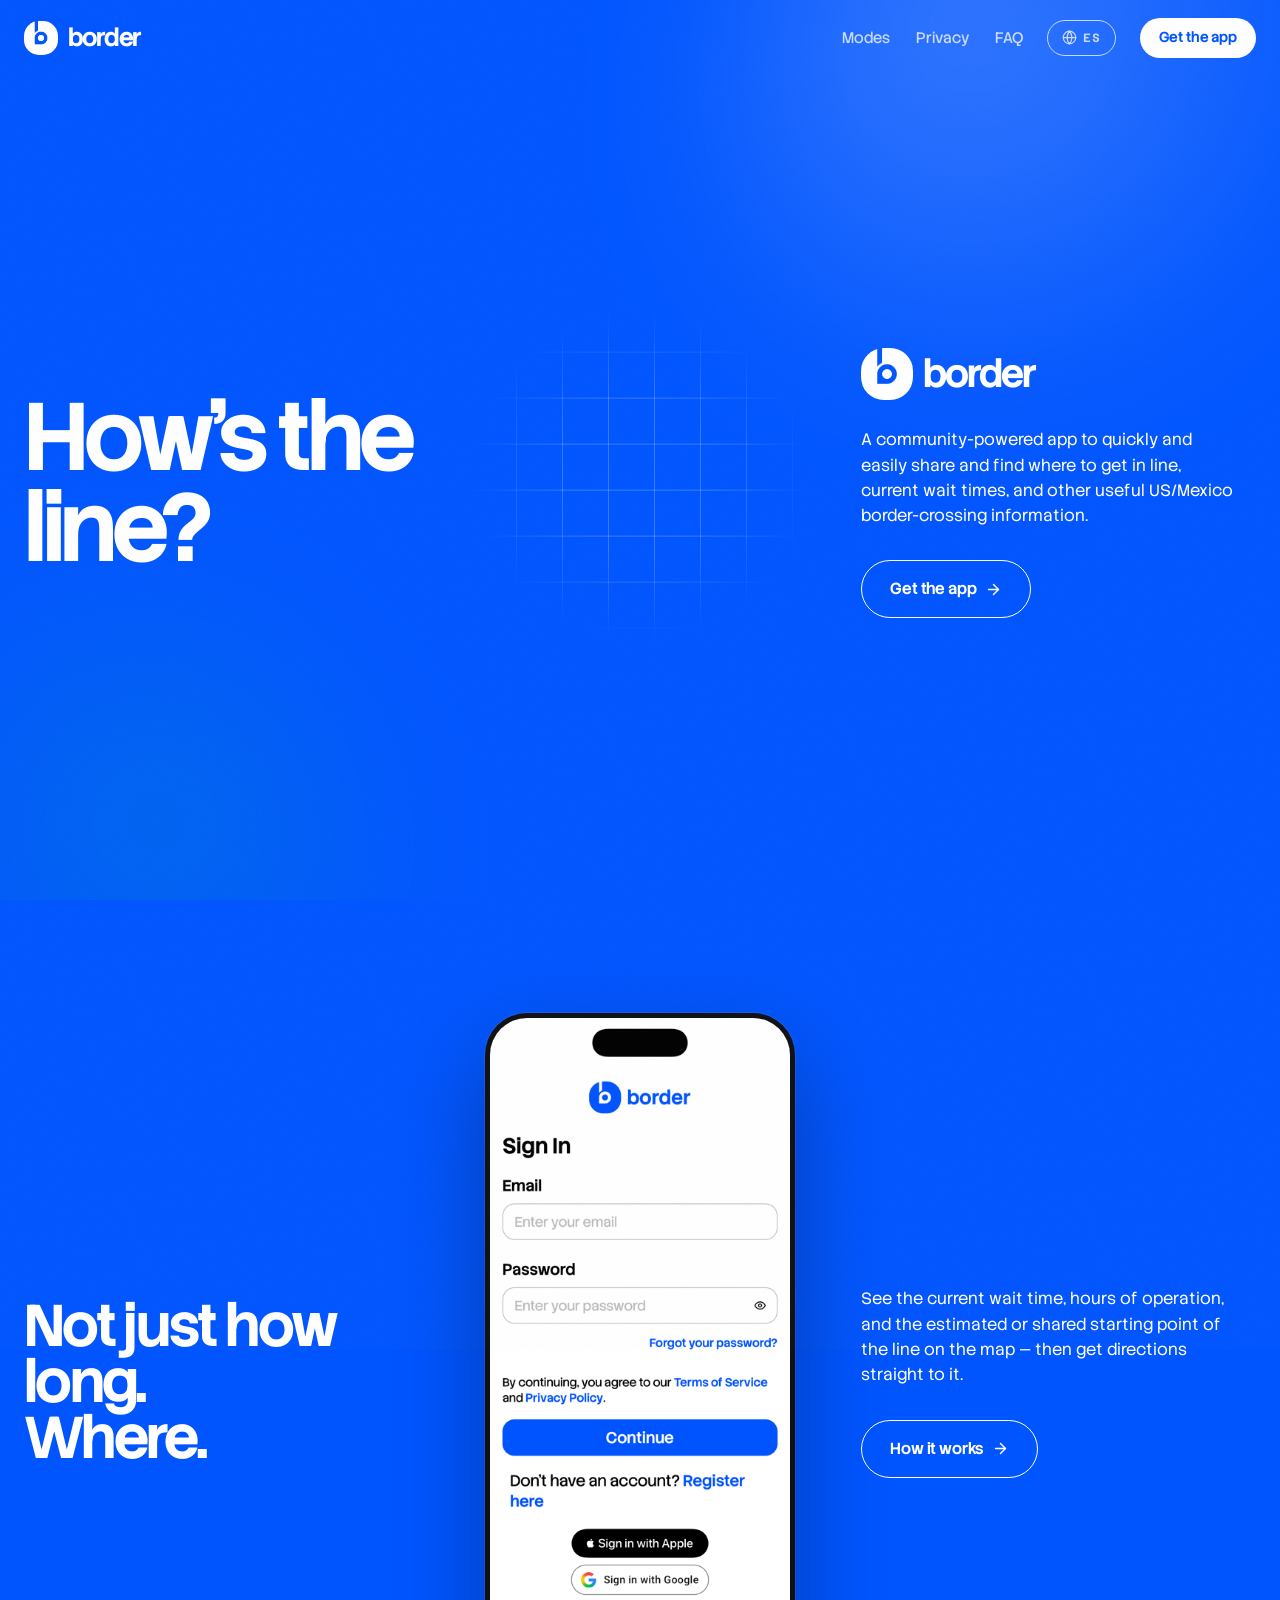
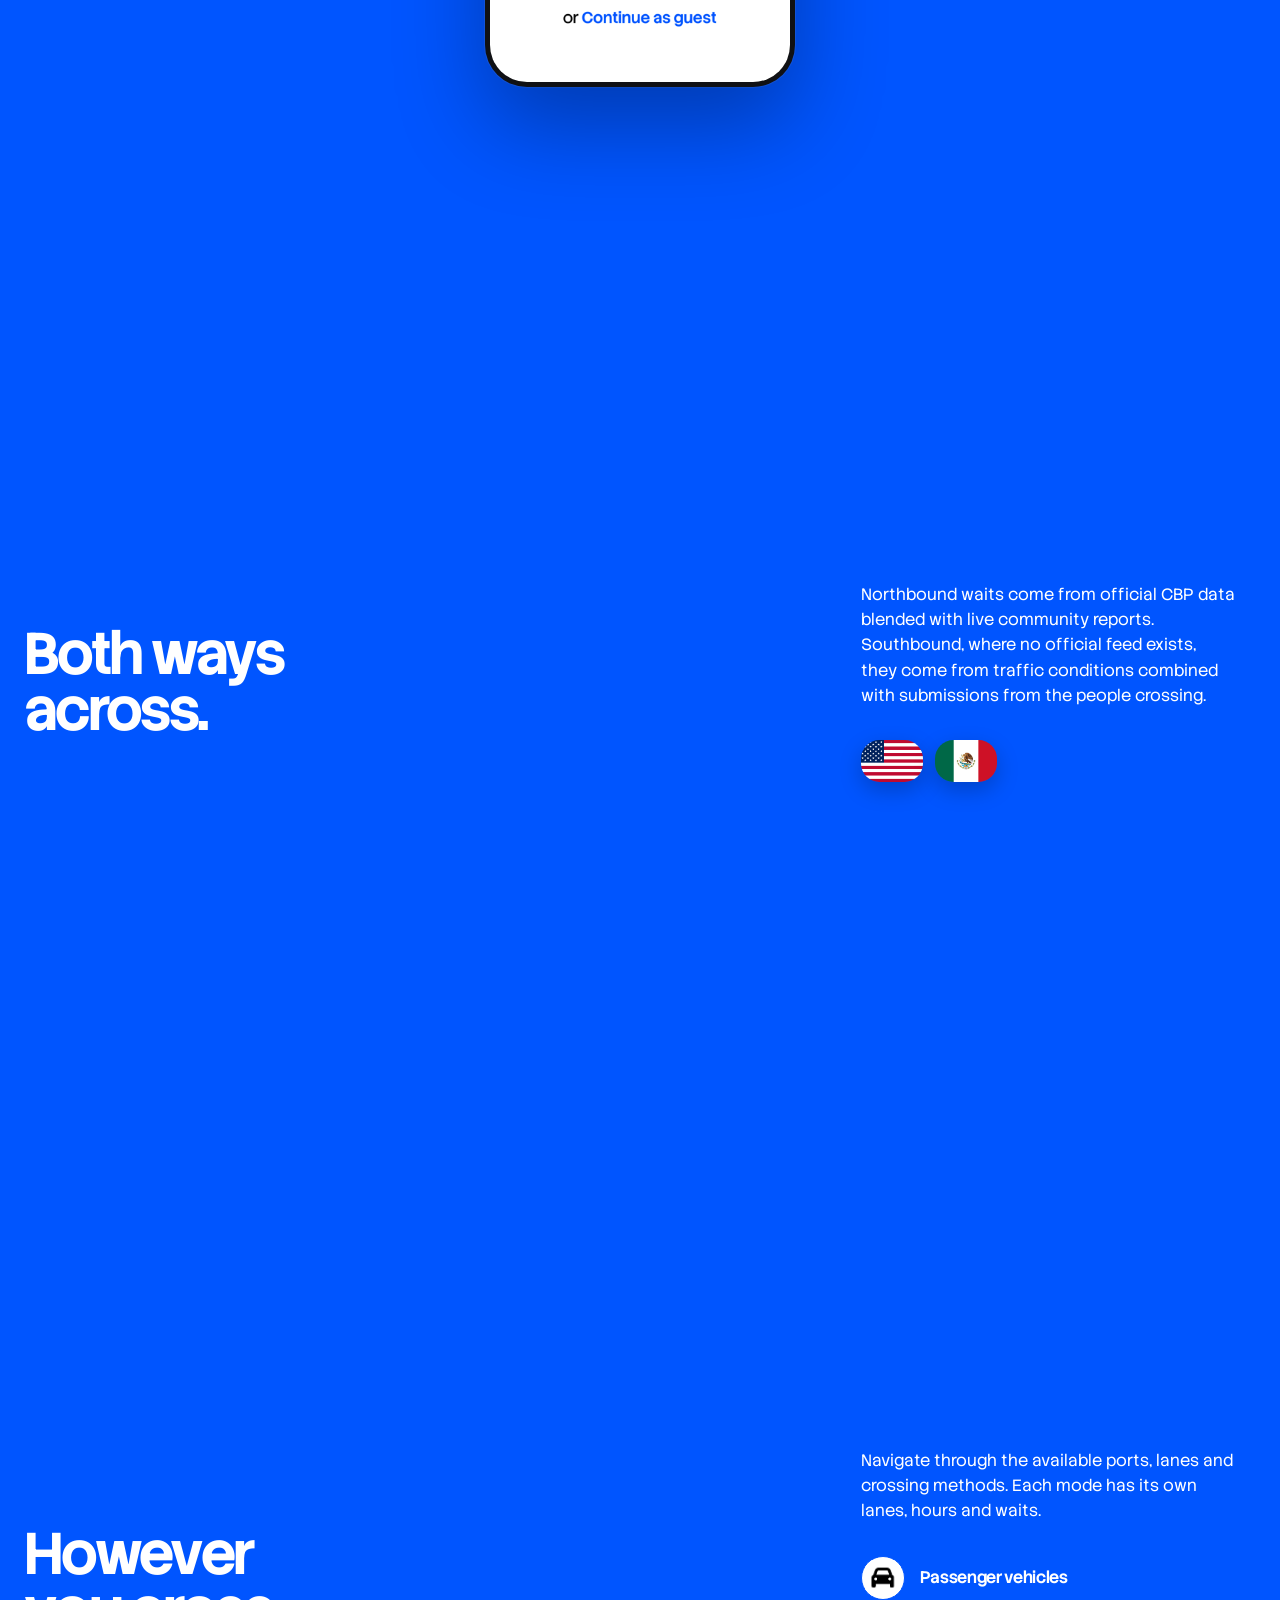
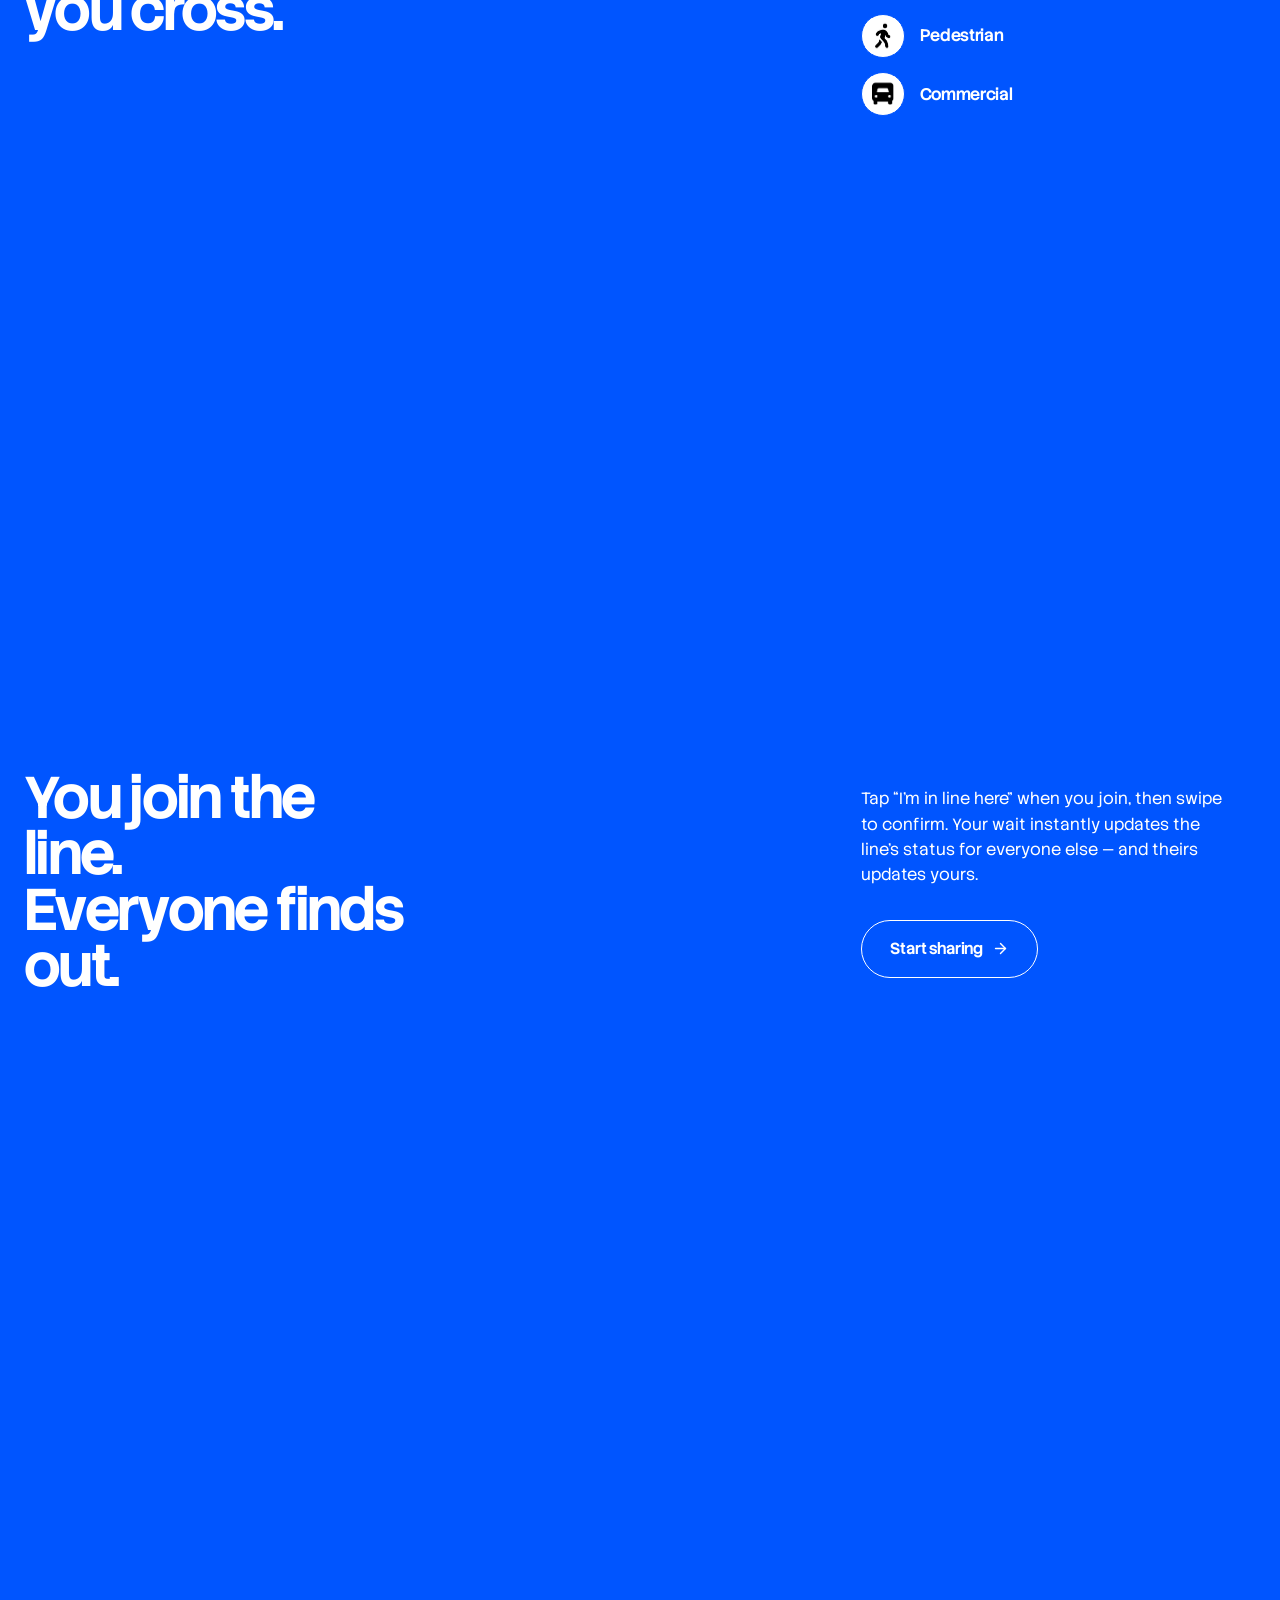
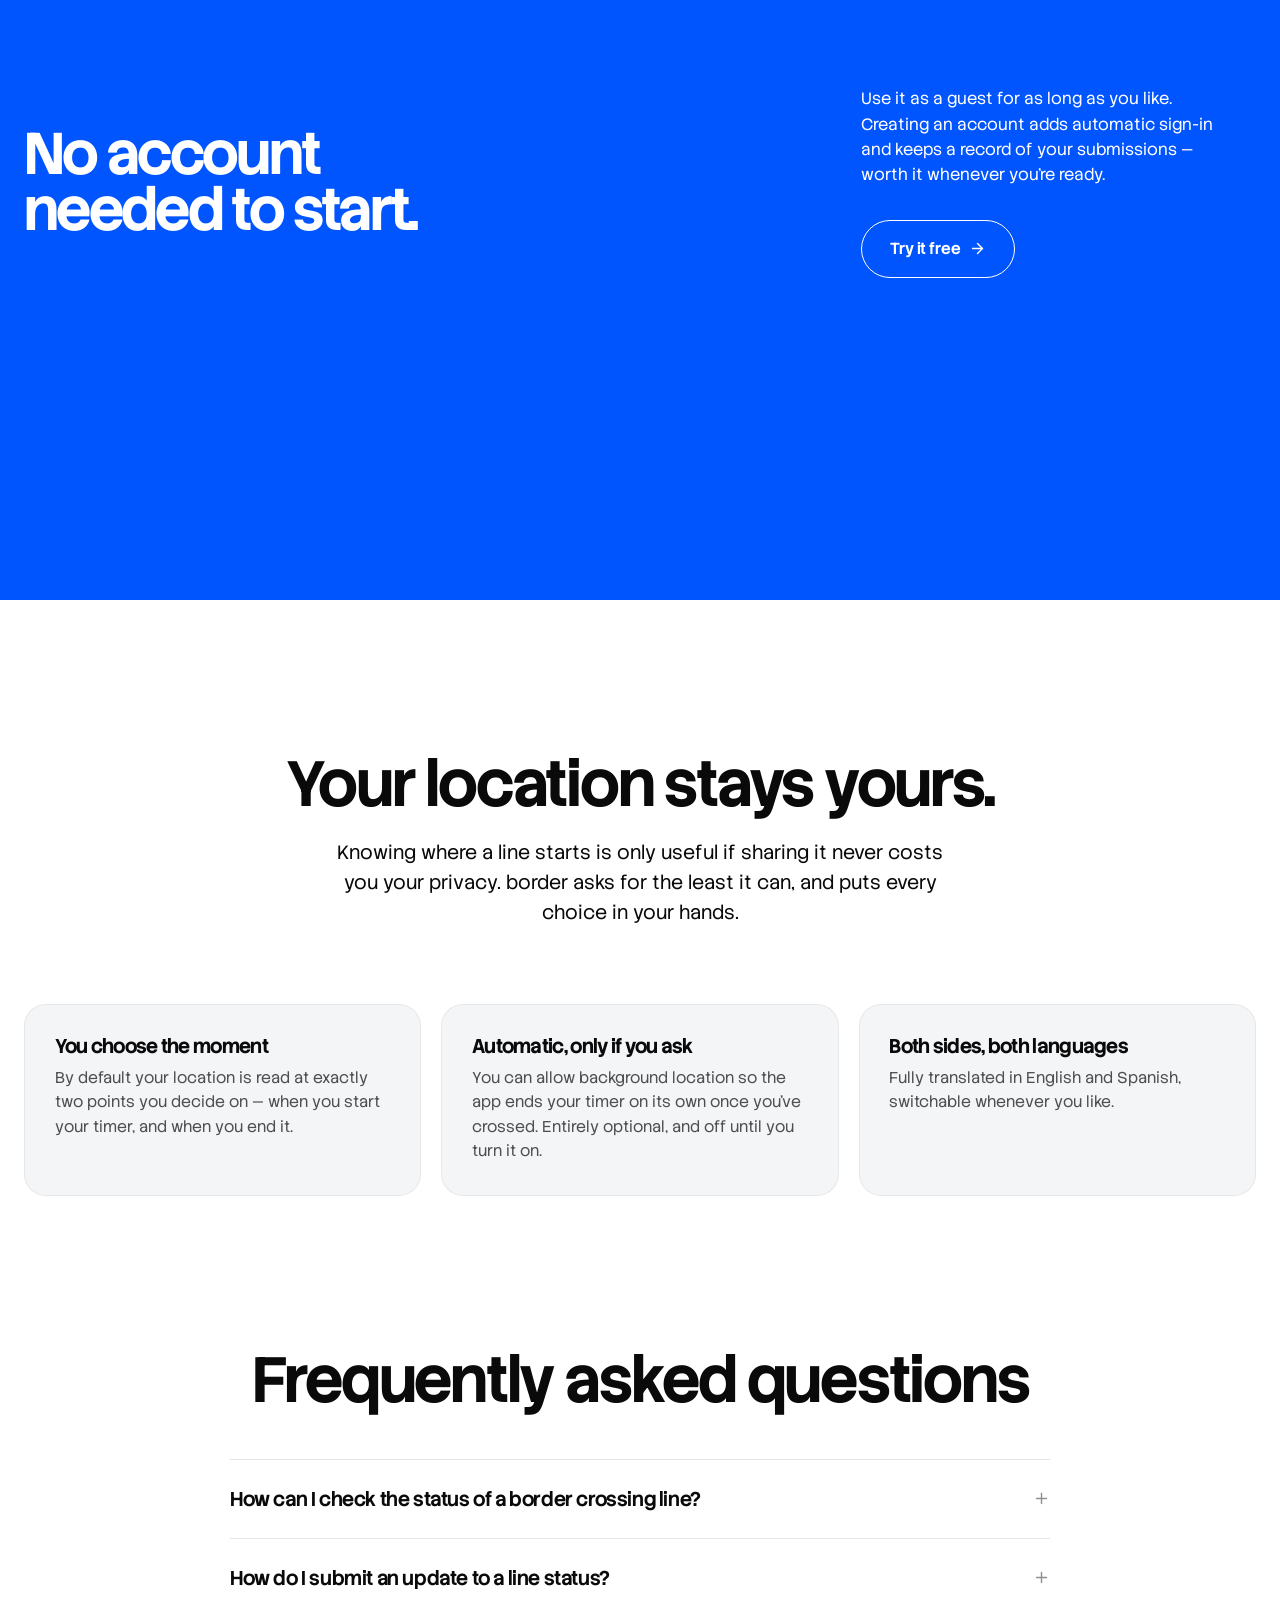
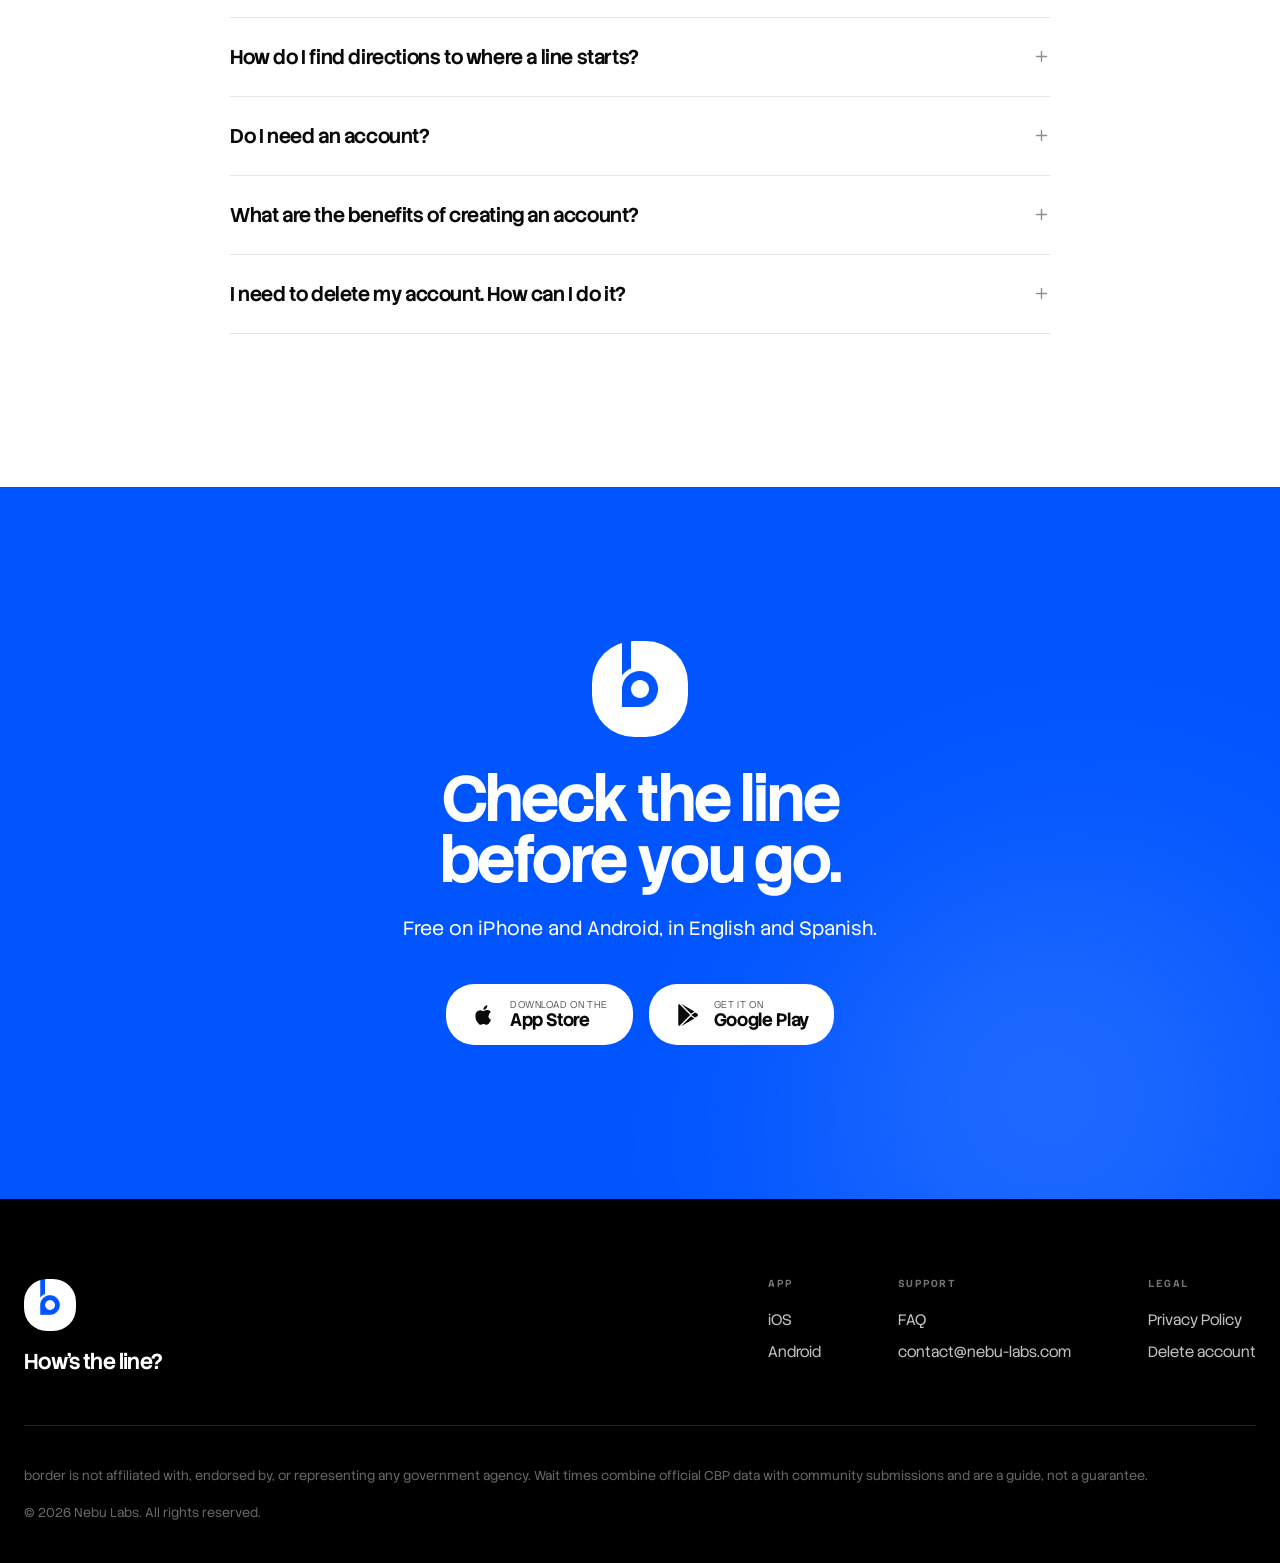
==== index.html @ a64944a9 "Initial commit" ====
<!DOCTYPE html>
<html lang="en">
<head>
<meta charset="utf-8" />
<meta name="viewport" content="width=device-width, initial-scale=1, viewport-fit=cover" />
<title>border — How's the line?</title>
<meta name="description" content="A community-powered app to quickly and easily share and find where to get in line, current wait times, and other useful US/Mexico border-crossing information." />
<meta name="theme-color" content="#0055ff" />

<meta property="og:title" content="border — How's the line?" />
<meta property="og:description" content="Live US–Mexico border crossing wait times, and exactly where to get in line." />
<meta property="og:type" content="website" />
<meta property="og:image" content="assets/img/icon.png" />

<link rel="icon" href="assets/img/icon.png" />
<link rel="apple-touch-icon" href="assets/img/icon.png" />
<link rel="stylesheet" href="styles.css" />
</head>
<body data-theme="blue">

<div class="grain" aria-hidden="true"></div>

<svg class="sprite" aria-hidden="true" focusable="false">
  <defs>
    <g id="i-globe">
      <circle cx="12" cy="12" r="10"/><path d="M12 2a15 15 0 0 1 0 20a15 15 0 0 1 0-20"/>
      <path d="M2 12h20"/>
    </g>
    <g id="i-arrow"><path d="M5 12h14"/><path d="m12 5 7 7-7 7"/></g>
    <g id="i-plus"><path d="M5 12h14"/><path d="M12 5v14"/></g>
  </defs>
</svg>

<!-- ═══════════════════════ NAV ═══════════════════════ -->
<nav class="nav" id="nav">
  <a class="nav__brand" href="#top" aria-label="border — home">
    <span class="mark mark--sm"><img src="assets/img/icon.png" alt="" /></span>
    <span class="wordmark nav__word">border</span>
  </a>

  <div class="nav__links">
    <a href="#modes" data-i18n="nav.modes">Modes</a>
    <a href="#privacy" data-i18n="nav.privacy">Privacy</a>
    <a href="#faq" data-i18n="nav.faq">FAQ</a>
  </div>

  <button class="lang" id="lang" type="button" aria-label="Switch language">
    <svg class="ico" viewBox="0 0 24 24"><use href="#i-globe"/></svg>
    <span id="langLabel">ES</span>
  </button>

  <a class="btn btn--sm btn--solid" href="#download" data-i18n="nav.cta">Get the app</a>
</nav>

<!-- ═══════════════════════ HERO ═══════════════════════
     No phone here — an abstract 3D map instead. The route draws itself from
     the port down to the end of the queue, where the MapPinCheckInside
     marker sits: the spot you'd actually join.                             -->
<header class="hero" id="top" data-theme="blue">
  <div class="hero__blob hero__blob--1" aria-hidden="true"></div>
  <div class="hero__blob hero__blob--2" aria-hidden="true"></div>

  <div class="hero__inner">
    <div class="hero__l">
      <h1 class="display display--xl" data-i18n-html="hero.title">How's the<br />line?</h1>
    </div>

    <div class="hero__stage" aria-hidden="true">
      <div class="stage">
        <div class="stage__grid"></div>
        <svg class="stage__route" viewBox="0 0 400 460" preserveAspectRatio="none">
          <!-- Two curves between the same endpoints, so the pin and flag stay
               anchored while the drawn route changes between loops. -->
          <path class="stage__routeline stage__routeline--a" pathLength="1"
                d="M90 470 C 120 360, 190 320, 205 235 S 245 130, 300 40"
                fill="none" stroke="currentColor" stroke-width="14" stroke-linecap="round" />
          <path class="stage__routeline stage__routeline--b" pathLength="1"
                d="M90 470 C 60 350, 165 305, 235 250 S 255 105, 300 40"
                fill="none" stroke="currentColor" stroke-width="14" stroke-linecap="round" />
        </svg>

        <!-- End of the queue. The plane carries the same 3D transform as the
             grid and route, so the pin lands exactly on the path's lower
             endpoint (90,470 in the route's 400×460 viewBox); the pin then
             counter-rotates so the icon itself renders upright. -->
        <div class="stage__plane">
          <!-- Flat on the map, so the 3D transform turns each circle into a
               perspective ellipse. The zone marks the port at the route's
               upper end; the ripples pulse at the queue's end. -->
          <span class="zone"></span>
          <span class="ripples">
            <span class="ripple"></span>
            <span class="ripple ripple--2"></span>
          </span>

          <div class="pin">
            <svg class="pin__ico" viewBox="0 0 24 24">
              <path class="pin__body" d="M20 10c0 4.993-5.539 10.193-7.399 11.799a1 1 0 0 1-1.202 0C9.539 20.193 4 14.993 4 10a8 8 0 0 1 16 0"/>
              <path class="pin__check" d="m9 10 2 2 4-4"/>
            </svg>
          </div>
        </div>

        <div class="chip chip--a">
          <span class="chip__dot chip__dot--orange"></span>
          <span class="chip__name">San Ysidro</span>
          <b class="chip__val">47</b><span class="chip__unit">min</span>
        </div>
        <div class="chip chip--b">
          <span class="chip__dot chip__dot--green"></span>
          <span class="chip__name">Otay Mesa</span>
          <b class="chip__val">12</b><span class="chip__unit">min</span>
        </div>
      </div>
    </div>

    <div class="hero__r">
      <div class="lockup">
        <span class="mark mark--md"><img src="assets/img/icon.png" alt="" /></span>
        <span class="wordmark">border</span>
      </div>
      <p class="body" data-i18n="hero.body">
        A community-powered app to quickly and easily share and find where to get
        in line, current wait times, and other useful US/Mexico border-crossing
        information.
      </p>
      <a class="btn btn--outline" href="#download">
        <span data-i18n="hero.cta">Get the app</span>
        <svg class="ico ico--sm" viewBox="0 0 24 24"><use href="#i-arrow"/></svg>
      </a>
    </div>
  </div>
</header>

<!-- ═══════════════════════ PINNED RAIL ═══════════════════════
     One sticky phone. Each panel crossing the viewport centre swaps the
     screenshot and animates the page background. Releases with the last
     panel, so the phone is gone before "However you cross".               -->
<div class="rail">

  <div class="rail__stage" aria-hidden="true">
    <div class="device">
      <div class="device__screen">
        <video class="device__shot is-on" data-p="0" src="assets/video/get-directions.mp4"
               poster="assets/video/get-directions-poster.jpg"
               muted loop playsinline preload="none"></video>
        <video class="device__shot" data-p="1" src="assets/video/both-sides.mp4"
               poster="assets/video/both-sides-poster.jpg"
               muted loop playsinline preload="none"></video>
        <video class="device__shot" data-p="2" src="assets/video/change-mode.mp4"
               poster="assets/video/change-mode-poster.jpg"
               muted loop playsinline preload="none"></video>
        <img class="device__shot" data-p="3" src="assets/img/shot-timer.png" alt="" />
        <img class="device__shot" data-p="4" src="assets/img/shot-signin.png" alt="" />
      </div>
    </div>
  </div>

  <!-- ① Where the line ends -->
  <section class="panel" data-p="0" data-theme="light">
    <div class="panel__l">
      <h2 class="display" data-i18n-html="p1.title">Not just how long.<br />Where.</h2>
    </div>
    <div class="panel__r">
      <p class="body" data-i18n="p1.body">
        See the current wait time, hours of operation, and the estimated or shared
        starting point of the line on the map — then get directions straight to it.
      </p>
      <a class="btn btn--outline" href="#faq">
        <span data-i18n="p1.cta">How it works</span>
        <svg class="ico ico--sm" viewBox="0 0 24 24"><use href="#i-arrow"/></svg>
      </a>
    </div>

    <!-- Mobile only: the phone travels with its own section instead of
         being pinned. See the .rail__stage note in styles.css. -->
    <div class="panel__media" aria-hidden="true">
      <div class="device"><div class="device__screen"><video class="panel__shot" data-p="0" src="assets/video/get-directions.mp4" poster="assets/video/get-directions-poster.jpg"
                 muted loop playsinline preload="none"></video></div></div>
    </div>
  </section>

  <!-- ② Both directions -->
  <section class="panel" data-p="1" data-theme="dark">
    <div class="panel__l">
      <h2 class="display" data-i18n-html="p2.title">Both ways<br />across.</h2>
    </div>
    <div class="panel__r">
      <p class="body" data-i18n="p2.body">
        Northbound waits come from official CBP data blended with live community
        reports. Southbound, where no official feed exists, they come from traffic
        conditions combined with submissions from the people crossing.
      </p>
      <div class="flags">
        <span class="mark mark--flag"><img src="assets/img/flagUS.png" alt="" /></span>
        <span class="mark mark--flag"><img src="assets/img/flagMX.png" alt="" /></span>
      </div>
    </div>

    <!-- Mobile only: the phone travels with its own section instead of
         being pinned. See the .rail__stage note in styles.css. -->
    <div class="panel__media" aria-hidden="true">
      <div class="device"><div class="device__screen"><video class="panel__shot" data-p="1" src="assets/video/both-sides.mp4" poster="assets/video/both-sides-poster.jpg"
                 muted loop playsinline preload="none"></video></div></div>
    </div>
  </section>

  <!-- ③ Crossing modes -->
  <section class="panel" data-p="2" data-theme="light" id="modes">
    <div class="panel__l">
      <h2 class="display" data-i18n-html="modes.title">However<br />you cross.</h2>
    </div>
    <div class="panel__r">
      <p class="body" data-i18n="modes.lede">
        Navigate through the available ports, lanes and crossing methods. Each mode
        has its own lanes, hours and waits.
      </p>
      <ul class="modelist">
        <li><span class="modeicon"><img src="assets/img/mode-vehicular.png" alt="" /></span><span data-i18n="modes.m1">Passenger vehicles</span></li>
        <li><span class="modeicon"><img src="assets/img/mode-pedestrian.png" alt="" /></span><span data-i18n="modes.m2">Pedestrian</span></li>
        <li><span class="modeicon"><img src="assets/img/mode-commercial.png" alt="" /></span><span data-i18n="modes.m3">Commercial</span></li>
      </ul>
    </div>

    <!-- Mobile only: the phone travels with its own section instead of
         being pinned. See the .rail__stage note in styles.css. -->
    <div class="panel__media" aria-hidden="true">
      <div class="device"><div class="device__screen"><video class="panel__shot" data-p="2" src="assets/video/change-mode.mp4" poster="assets/video/change-mode-poster.jpg"
                 muted loop playsinline preload="none"></video></div></div>
    </div>
  </section>

  <!-- ④ Community -->
  <section class="panel" data-p="3" data-theme="blue">
    <div class="panel__l">
      <h2 class="display" data-i18n-html="p3.title">You join the line.<br />Everyone finds out.</h2>
    </div>
    <div class="panel__r">
      <p class="body" data-i18n="p3.body">
        Tap “I'm in line here” when you join, then swipe to confirm. Your wait
        instantly updates the line's status for everyone else — and theirs
        updates yours.
      </p>
      <a class="btn btn--outline" href="#download">
        <span data-i18n="p3.cta">Start sharing</span>
        <svg class="ico ico--sm" viewBox="0 0 24 24"><use href="#i-arrow"/></svg>
      </a>
    </div>

    <!-- Mobile only: the phone travels with its own section instead of
         being pinned. See the .rail__stage note in styles.css. -->
    <div class="panel__media" aria-hidden="true">
      <div class="device"><div class="device__screen"><img class="panel__shot" data-p="3" src="assets/img/shot-timer.png" alt="" /></div></div>
    </div>
  </section>

  <!-- ④ Guest / account — the phone releases here -->
  <section class="panel" data-p="4" data-theme="light">
    <div class="panel__l">
      <h2 class="display" data-i18n-html="p4.title">No account<br />needed to start.</h2>
    </div>
    <div class="panel__r">
      <p class="body" data-i18n="p4.body">
        Use it as a guest for as long as you like. Creating an account adds
        automatic sign-in and keeps a record of your submissions — worth it
        whenever you're ready.
      </p>
      <a class="btn btn--outline" href="#download">
        <span data-i18n="p4.cta">Try it free</span>
        <svg class="ico ico--sm" viewBox="0 0 24 24"><use href="#i-arrow"/></svg>
      </a>
    </div>

    <!-- Mobile only: the phone travels with its own section instead of
         being pinned. See the .rail__stage note in styles.css. -->
    <div class="panel__media" aria-hidden="true">
      <div class="device"><div class="device__screen"><img class="panel__shot" data-p="4" src="assets/img/shot-signin.png" alt="" /></div></div>
    </div>
  </section>
</div>

<main>

<!-- ═══════════ PRIVACY ═══════════ -->
<section class="sec sec--light" id="privacy">
  <div class="sec__inner">
    <div class="sec__head">
      <h2 class="h2 h2--center reveal" data-i18n="priv.title">Your location stays yours.</h2>
      <p class="lede lede--center reveal" data-reveal-delay="1" data-i18n="priv.lede">
        Knowing where a line starts is only useful if sharing it never costs you your
        privacy. border asks for the least it can, and puts every choice in your hands.
      </p>
    </div>

    <div class="cards">
      <article class="card reveal" data-reveal-delay="1">
        <h3 data-i18n="priv.c1">You choose the moment</h3>
        <p data-i18n="priv.c1t">
          By default your location is read at exactly two points you decide on — when
          you start your timer, and when you end it.
        </p>
      </article>
      <article class="card reveal" data-reveal-delay="2">
        <h3 data-i18n="priv.c2">Automatic, only if you ask</h3>
        <p data-i18n="priv.c2t">
          You can allow background location so the app ends your timer on its own once
          you've crossed. Entirely optional, and off until you turn it on.
        </p>
      </article>
      <article class="card reveal" data-reveal-delay="3">
        <h3 data-i18n="priv.c3">Both sides, both languages</h3>
        <p data-i18n="priv.c3t">
          Fully translated in English and Spanish, switchable whenever you like.
        </p>
      </article>
    </div>
  </div>
</section>

<!-- ═══════════ FAQ ═══════════ -->
<section class="sec sec--light sec--faq" id="faq">
  <div class="sec__inner sec__inner--narrow">
    <h2 class="h2 h2--center reveal" data-i18n="faq.title">Frequently asked questions</h2>

    <div class="faq reveal" data-reveal-delay="1">
      <details class="qa">
        <summary>
          <span data-i18n="faq.q1">How can I check the status of a border crossing line?</span>
          <svg class="ico ico--sm qa__chev" viewBox="0 0 24 24"><use href="#i-plus"/></svg>
        </summary>
        <p data-i18n="faq.a1">
          Open the app and find the line's latest information by navigating through the
          available ports, lanes, and crossing methods. You'll be able to see the current
          wait time, hours of operation, the estimated or shared starting point of the
          line on the map, and when the information was last updated.
        </p>
      </details>

      <details class="qa">
        <summary>
          <span data-i18n="faq.q2">How do I submit an update to a line status?</span>
          <svg class="ico ico--sm qa__chev" viewBox="0 0 24 24"><use href="#i-plus"/></svg>
        </summary>
        <p data-i18n="faq.a2">
          First, make sure you're not driving and it's safe to use the app. When you join
          a line, open the app and find its corresponding card. Confirm you're viewing the
          correct port, line type, and crossing method. Tap “I'm in line here,” adjust
          details if needed, then swipe right to confirm your submission. This instantly
          updates the line's status for others.
        </p>
      </details>

      <details class="qa">
        <summary>
          <span data-i18n="faq.q3">How do I find directions to where a line starts?</span>
          <svg class="ico ico--sm qa__chev" viewBox="0 0 24 24"><use href="#i-plus"/></svg>
        </summary>
        <p data-i18n="faq.a3">
          Tap the blue-tinted transparent circle on the map. This will allow you to choose
          your preferred navigation app and receive directions to that location.
        </p>
      </details>

      <details class="qa">
        <summary>
          <span data-i18n="faq.q4">Do I need an account?</span>
          <svg class="ico ico--sm qa__chev" viewBox="0 0 24 24"><use href="#i-plus"/></svg>
        </summary>
        <p data-i18n="faq.a4">No, you can use the app as a guest.</p>
      </details>

      <details class="qa">
        <summary>
          <span data-i18n="faq.q5">What are the benefits of creating an account?</span>
          <svg class="ico ico--sm qa__chev" viewBox="0 0 24 24"><use href="#i-plus"/></svg>
        </summary>
        <p data-i18n="faq.a5">
          Creating an account allows automatic sign-in and lets you keep a record of your
          submissions. This feature will be expanded in a future release.
        </p>
      </details>

      <details class="qa">
        <summary>
          <span data-i18n="faq.q6">I need to delete my account. How can I do it?</span>
          <svg class="ico ico--sm qa__chev" viewBox="0 0 24 24"><use href="#i-plus"/></svg>
        </summary>
        <p>
          <a class="link" href="https://nebu-labs.com/border/delete" target="_blank" rel="noopener"
             data-i18n="faq.a6">Follow the delete account steps →</a>
        </p>
      </details>
    </div>
  </div>
</section>

<!-- ═══════════ DOWNLOAD ═══════════ -->
<section class="sec sec--blue sec--download" id="download">
  <div class="sec__blob" aria-hidden="true"></div>
  <div class="sec__inner">
    <div class="dl">
      <span class="mark mark--lg reveal"><img src="assets/img/icon.png" alt="" /></span>
      <h2 class="h2 h2--center reveal" data-reveal-delay="1" data-i18n-html="dl.title">
        Check the line<br />before you go.
      </h2>
      <p class="lede lede--center reveal" data-reveal-delay="2" data-i18n="dl.lede">
        Free on iPhone and Android, in English and Spanish.
      </p>

      <div class="dl__buttons reveal" data-reveal-delay="3">
        <a class="store" href="https://apps.apple.com/us/app/border-hows-the-line/id6758033827" target="_blank" rel="noopener">
          <svg viewBox="0 0 24 24" aria-hidden="true"><path d="M16.4 12.7c0-2.3 1.9-3.4 2-3.5-1.1-1.6-2.8-1.8-3.4-1.8-1.4-.2-2.8.9-3.5.9s-1.8-.8-3-.8c-1.5 0-2.9.9-3.7 2.3-1.6 2.7-.4 6.8 1.1 9 .8 1.1 1.6 2.3 2.8 2.2 1.1 0 1.6-.7 2.9-.7s1.7.7 2.9.7 2-1.1 2.7-2.2c.9-1.2 1.2-2.4 1.2-2.5 0 0-2.4-.9-2.4-3.6zM14.2 5.8c.6-.8 1-1.8.9-2.8-.9 0-2 .6-2.7 1.4-.6.7-1.1 1.8-.9 2.8 1 0 2-.5 2.7-1.4z"/></svg>
          <span><small data-i18n="store.apple1">Download on the</small><b>App Store</b></span>
        </a>
        <a class="store" href="https://play.google.com/store/apps/details?id=com.nebulabs.border" target="_blank" rel="noopener">
          <svg viewBox="0 0 24 24" aria-hidden="true">
            <path d="M3.9 1.8A1.5 1.5 0 0 0 3 3.2v17.6a1.5 1.5 0 0 0 .9 1.4l10.1-10.2L3.9 1.8z"/>
            <path d="M17.9 8.7 5.6 1.6l9.1 9.2 3.2-2.1z"/>
            <path d="M20.7 10.9 18.4 9.6l-3.3 2.4 3.3 2.4 2.3-1.3a1.5 1.5 0 0 0 0-2.2z"/>
            <path d="M5.6 22.4 17.9 15.3l-3.2-2.1-9.1 9.2z"/>
          </svg>
          <span><small data-i18n="store.google1">Get it on</small><b>Google Play</b></span>
        </a>
      </div>
    </div>
  </div>
</section>

</main>

<!-- ═══════════════════════ FOOTER ═══════════════════════ -->
<footer class="footer">
  <div class="footer__inner">
    <div class="footer__brand">
      <span class="mark mark--md"><img src="assets/img/icon.png" alt="" /></span>
      <p class="footer__tag" data-i18n="footer.tag">How's the line?</p>
    </div>

    <nav class="footer__cols">
      <div>
        <h4 data-i18n="footer.app">App</h4>
        <a href="https://apps.apple.com/us/app/border-hows-the-line/id6758033827" target="_blank" rel="noopener">iOS</a>
        <a href="https://play.google.com/store/apps/details?id=com.nebulabs.border" target="_blank" rel="noopener">Android</a>
      </div>
      <div>
        <h4 data-i18n="footer.support">Support</h4>
        <a href="#faq" data-i18n="nav.faq">FAQ</a>
        <a href="mailto:contact@nebu-labs.com">contact@nebu-labs.com</a>
      </div>
      <div>
        <h4 data-i18n="footer.legal-h">Legal</h4>
        <a href="https://nebu-labs.com/border/privacy" target="_blank" rel="noopener" data-i18n="footer.privacy">Privacy Policy</a>
        <a href="https://nebu-labs.com/border/delete" target="_blank" rel="noopener" data-i18n="footer.delete">Delete account</a>
      </div>
    </nav>
  </div>

  <div class="footer__legal">
    <p data-i18n="footer.legal">
      border is not affiliated with, endorsed by, or representing any government
      agency. Wait times combine official CBP data with community submissions and
      are a guide, not a guarantee.
    </p>
    <p>© 2026 Nebu Labs. <span data-i18n="footer.rights">All rights reserved.</span></p>
  </div>
</footer>

<script src="i18n.js"></script>
<script src="main.js"></script>
</body>
</html>
---- styles.css ----
/* ==========================================================================
   border — landing page
   Brand tokens mirror the app (src/constants/ui.ts) so the site and the
   product stay visually identical.
   ========================================================================== */

@font-face { font-family: 'StackSans'; src: url('assets/fonts/StackSansHeadline-ExtraLight.ttf') format('truetype'); font-weight: 200; font-display: swap; }
@font-face { font-family: 'StackSans'; src: url('assets/fonts/StackSansHeadline-Light.ttf')      format('truetype'); font-weight: 300; font-display: swap; }
@font-face { font-family: 'StackSans'; src: url('assets/fonts/StackSansHeadline-Regular.ttf')    format('truetype'); font-weight: 400; font-display: swap; }
@font-face { font-family: 'StackSans'; src: url('assets/fonts/StackSansHeadline-Medium.ttf')     format('truetype'); font-weight: 500; font-display: swap; }
@font-face { font-family: 'StackSans'; src: url('assets/fonts/StackSansHeadline-SemiBold.ttf')   format('truetype'); font-weight: 600; font-display: swap; }
@font-face { font-family: 'StackSans'; src: url('assets/fonts/StackSansHeadline-Bold.ttf')       format('truetype'); font-weight: 700; font-display: swap; }
@font-face { font-family: 'StackText'; src: url('assets/fonts/StackSansText-Light.ttf')          format('truetype'); font-weight: 300; font-display: swap; }
@font-face { font-family: 'AzeretMono'; src: url('assets/fonts/AzeretMono-SemiBold.ttf')         format('truetype'); font-weight: 600; font-display: swap; }

/* ── Tokens ─────────────────────────────────────────────────────────────── */

:root {
  --blue:   #0055ff;
  --black:  #000000;
  --white:  #ffffff;
  --green:  #07d08d;
  --orange: #ffaa00;

  --ink:    #0a0a0b;
  --muted:  #6b7280;

  --shell:  min(1320px, 100% - 3rem);

  /* RADIUS_RATIO from src/constants/ui.ts — every square icon and button in
     the app rounds by 0.44 × its own size. Mirrored here. */
  --radius-ratio: 0.44;

  --mark-sm: 34px;
  --mark-md: 52px;
  --mark-lg: 96px;

  --r:      22px;
  --r-pill: 999px;

  --ease:   cubic-bezier(.22, 1, .36, 1);

  /* Set per active panel; everything on the rail reads from these. */
  --bg: var(--blue);
  --fg: var(--white);
}

/* ── Reset ──────────────────────────────────────────────────────────────── */

*, *::before, *::after { box-sizing: border-box; }
html { -webkit-text-size-adjust: 100%; scroll-behavior: smooth; }

body {
  margin: 0;
  background: var(--bg);
  color: var(--fg);
  font-family: 'StackSans', system-ui, -apple-system, sans-serif;
  font-weight: 300;
  line-height: 1.5;
  overflow-x: hidden;
  -webkit-font-smoothing: antialiased;
  text-rendering: optimizeLegibility;
  /* The signature move: the whole page tints as each panel takes over. */
  transition: background-color .75s var(--ease), color .75s var(--ease);
}

/* Panel themes. Only the rail drives these; sections below set their own. */
body[data-theme="blue"]  { --bg: var(--blue);  --fg: var(--white); }
body[data-theme="light"] { --bg: #f4f5f7;      --fg: var(--ink); }
body[data-theme="dark"]  { --bg: var(--black); --fg: var(--white); }

img { max-width: 100%; display: block; }
a   { color: inherit; text-decoration: none; }
h1, h2, h3, h4 { margin: 0; font-weight: 700; letter-spacing: -.035em; line-height: .95; }
p, ul { margin: 0; }
ul { list-style: none; padding: 0; }
button { font: inherit; color: inherit; background: none; border: 0; cursor: pointer; }

::selection { background: var(--blue); color: #fff; }

.sprite { position: absolute; width: 0; height: 0; overflow: hidden; }

.ico {
  width: 24px; height: 24px;
  fill: none;
  stroke: currentColor;
  stroke-width: 2;
  stroke-linecap: round;
  stroke-linejoin: round;
  flex: none;
}
.ico--sm { width: 17px; height: 17px; }

.grain {
  position: fixed;
  inset: -50%;
  z-index: 9999;
  pointer-events: none;
  opacity: .03;
  background-image: url("data:image/svg+xml,%3Csvg xmlns='http://www.w3.org/2000/svg' width='240' height='240'%3E%3Cfilter id='n'%3E%3CfeTurbulence type='fractalNoise' baseFrequency='.85' numOctaves='3'/%3E%3C/filter%3E%3Crect width='240' height='240' filter='url(%23n)'/%3E%3C/svg%3E");
}

/* ── Marks ──────────────────────────────────────────────────────────────── */

.mark {
  display: grid;
  place-items: center;
  flex: none;
  overflow: hidden;
  /* No fill here: the icon artwork already carries its own opaque white
     background. A plate underneath it showed as a pale fringe where the
     radius clipped the two layers slightly differently. */
  background: transparent;
}
.mark img { width: 100%; height: 100%; object-fit: cover; }

.mark--sm { width: var(--mark-sm); height: var(--mark-sm); border-radius: calc(var(--mark-sm) * var(--radius-ratio)); }
.mark--md { width: var(--mark-md); height: var(--mark-md); border-radius: calc(var(--mark-md) * var(--radius-ratio)); }
.mark--lg { width: var(--mark-lg); height: var(--mark-lg); border-radius: calc(var(--mark-lg) * var(--radius-ratio)); }

.mark--flag {
  width: 62px; height: 42px;
  border-radius: calc(42px * var(--radius-ratio));
  background: transparent;
  box-shadow: 0 8px 22px rgba(0, 0, 0, .22);
}

/* ── Type ───────────────────────────────────────────────────────────────── */

.display {
  font-size: clamp(2.6rem, 4.6vw, 4.6rem);
  letter-spacing: -.045em;
  line-height: .95;
}

.body {
  font-family: 'StackText', sans-serif;
  font-size: clamp(1.02rem, 1.15vw, 1.22rem);
  line-height: 1.55;
  max-width: 34ch;
  margin-bottom: 2rem;
}

.h2 { font-size: clamp(2.3rem, 5.5vw, 4rem); margin-bottom: 1.5rem; }
.h2--center { text-align: center; }

.lede {
  font-family: 'StackText', sans-serif;
  font-size: clamp(1.05rem, 1.5vw, 1.28rem);
  line-height: 1.55;
  max-width: 48ch;
  opacity: .75;
}
.lede--center { margin-inline: auto; text-align: center; }

.link { color: var(--blue); font-weight: 600; }
.link:hover { text-decoration: underline; }

/* ── Buttons ────────────────────────────────────────────────────────────── */

.btn {
  display: inline-flex;
  align-items: center;
  justify-content: center;
  gap: .55rem;
  padding: 1rem 1.75rem;
  border-radius: var(--r-pill);
  font-weight: 600;
  font-size: 1rem;
  letter-spacing: -.01em;
  white-space: nowrap;
  transition: transform .28s var(--ease), background-color .28s var(--ease),
              color .28s var(--ease), border-color .28s var(--ease);
}
.btn:hover  { transform: translateY(-2px); }
.btn:active { transform: translateY(0); }

/* Outline that inverts on hover — reads correctly on any panel theme. */
.btn--outline { border: 1.5px solid currentColor; color: inherit; }
.btn--outline:hover { background: var(--fg); color: var(--bg); }

.btn--solid { background: var(--fg); color: var(--bg); }
.btn--solid:hover { opacity: .85; }

.btn--sm { padding: .6rem 1.2rem; font-size: .9rem; }

/* ── Nav ────────────────────────────────────────────────────────────────── */

.nav {
  position: fixed;
  top: 0; left: 0; right: 0;
  z-index: 100;
  display: flex;
  align-items: center;
  gap: 1.5rem;
  padding: 1.1rem max(1.5rem, calc((100% - var(--shell)) / 2));
  color: var(--fg);
  transition: color .75s var(--ease), background-color .4s var(--ease),
              padding .4s var(--ease);
}
.nav--stuck {
  background: color-mix(in srgb, var(--bg) 78%, transparent);
  backdrop-filter: saturate(160%) blur(16px);
  -webkit-backdrop-filter: saturate(160%) blur(16px);
  padding-block: .7rem;
}

.nav__brand { display: flex; align-items: center; gap: .6rem; margin-right: auto; }
/* Over the hero the nav is just the icon — the full lockup is already on
   screen beside the headline. The word fades in once the page scrolls and
   that lockup has gone. It keeps its box either way, so nothing shifts. */
.nav__word {
  font-size: 1.55rem;
  opacity: 0;
  transform: translateX(-8px);
  transition: opacity .45s var(--ease), transform .45s var(--ease);
}
.nav--stuck .nav__word { opacity: 1; transform: none; }

.nav__links { display: flex; gap: 1.6rem; font-size: .95rem; font-weight: 400; }
.nav__links a { opacity: .75; transition: opacity .25s var(--ease); }
.nav__links a:hover { opacity: 1; }

.lang {
  display: inline-flex;
  align-items: center;
  gap: .4rem;
  padding: .5rem .9rem;
  border-radius: var(--r-pill);
  border: 1px solid currentColor;
  opacity: .75;
  font-family: 'AzeretMono', monospace;
  font-weight: 600;
  font-size: .75rem;
  letter-spacing: .06em;
  transition: opacity .25s var(--ease);
}
.lang:hover { opacity: 1; }
.lang .ico { width: 15px; height: 15px; }


/* ── Hero ───────────────────────────────────────────────────────────────
   Three columns like the rail panels, but the centre holds an abstract 3D
   map rather than the phone. The phone deliberately doesn't appear until
   the first rail panel.                                                   */

.hero {
  position: relative;
  min-height: 100svh;
  display: grid;
  align-items: center;
  padding: 7rem 0 3rem;
  overflow: hidden;
  isolation: isolate;
}

.hero__inner {
  width: var(--shell);
  margin-inline: auto;
  display: grid;
  grid-template-columns: 1fr minmax(280px, 340px) 1fr;
  align-items: center;
  gap: clamp(1.5rem, 4vw, 4rem);
}

.display--xl { font-size: clamp(3.2rem, 7.5vw, 7rem); letter-spacing: -.055em; }

.hero__blob {
  position: absolute;
  border-radius: 50%;
  filter: blur(90px);
  z-index: -1;
}
.hero__blob--1 {
  width: 56vw; height: 56vw; top: -18vw; right: -12vw;
  background: radial-gradient(circle at 35% 35%, rgba(255, 255, 255, .5), transparent 62%);
  opacity: .45;
  animation: drift 22s var(--ease) infinite alternate;
}
.hero__blob--2 {
  width: 44vw; height: 44vw; bottom: -20vw; left: -14vw;
  background: radial-gradient(circle at 60% 40%, rgba(7, 208, 141, .5), transparent 64%);
  opacity: .34;
  animation: drift 28s var(--ease) infinite alternate-reverse;
}
@keyframes drift {
  from { transform: translate3d(0, 0, 0) scale(1); }
  to   { transform: translate3d(4%, 6%, 0) scale(1.14); }
}

.hero__stage { display: grid; place-items: center; }

/* ══════════════════ Hero map animation ══════════════════════════════════
   One 20s loop, told twice — once per port. Every animated piece shares that
   duration so their keyframe percentages describe a single timeline.

     ── San Ysidro ──────────────────────────  ── Otay Mesa ───────────────
      0.6s  green zone lands on the map        10.6s  zone lands
      1.6s  the port card rises above it       11.6s  card rises
      1.8s  the line starts forming             11.8s  line forms
      4.4s  line complete — the pin drops in    14.4s  pin drops in
      8.0s  everything fades away               18.0s  fades away
      8.8s  the grid swings to the next angle   19.0s  swings back → loop

   Only the GRID rotates. The route, the plane and everything anchored to it
   hold at −20°, which does two things: the pin's counter-rotation can be a
   static inverse rather than a second set of keyframes to keep in sync, and
   the zone lands in the same place both times, so one card position works
   for both halves. (At −55° the zone sits at 1.6% — hard against the left
   edge — which is why the first card used to read as offset to the right.) */

.stage {
  --cycle: 20s;
  position: relative;
  width: min(340px, 78vw);
  aspect-ratio: 400 / 460;
  perspective: 900px;
  /* The pin sits just past the box's bottom edge (top: 102%), so the drawn
     content hangs lower than the element itself. Lifting the whole stage
     re-centres what's actually visible. */
  transform: translateY(-7%);
}

.stage__grid {
  position: absolute;
  inset: 0;
  background-image:
    linear-gradient(rgba(255, 255, 255, .22) 1px, transparent 1px),
    linear-gradient(90deg, rgba(255, 255, 255, .22) 1px, transparent 1px);
  background-size: 46px 46px;
  transform-origin: 50% 62%;
  mask-image: radial-gradient(ellipse 65% 55% at 50% 55%, #000 35%, transparent 78%);
  -webkit-mask-image: radial-gradient(ellipse 65% 55% at 50% 55%, #000 35%, transparent 78%);
  animation: gridSwing var(--cycle) var(--ease) infinite,
             gridpan 26s linear infinite;
}
@keyframes gridpan {
  from { background-position: 0 0, 0 0; }
  to   { background-position: 0 46px, 46px 0; }
}

.stage__route {
  position: absolute;
  inset: 0;
  width: 100%; height: 100%;
  color: rgba(255, 255, 255, .9);
  transform-origin: 50% 62%;
  overflow: visible;
  animation: planeSwing var(--cycle) var(--ease) infinite;
}

.stage__plane {
  position: absolute;
  inset: 0;
  transform-origin: 50% 62%;
  transform-style: preserve-3d;
  animation: planeSwing var(--cycle) var(--ease) infinite;
}

/* Only the grid swings — and it swings to the other side, so the second act
   reads as a different place on the map while the route keeps its bearing.
   The route, the plane and everything pinned to it hold at −20°, which is
   what lets a single card position sit above the zone in both halves. */
@keyframes gridSwing {
  0%,  44% { transform: rotateX(58deg) rotateZ(-38deg) scale(1.35); }
  50%, 94% { transform: rotateX(58deg) rotateZ(35deg) scale(1.35); }
  100%     { transform: rotateX(58deg) rotateZ(-38deg) scale(1.35); }
}

/* The route's own angle: −38° draws the line as a backslash, −10° as a
   slash. In act one the grid matches it; in act two the grid has swung the
   other way, so the same route reads as a different place. */
@keyframes planeSwing {
  0%,  44% { transform: rotateX(58deg) rotateZ(-38deg) scale(1.35); }
  50%, 94% { transform: rotateX(58deg) rotateZ(-10deg) scale(1.35); }
  100%     { transform: rotateX(58deg) rotateZ(-38deg) scale(1.35); }
}

/* ── The line ───────────────────────────────────────────────────────────
   Two curves between the same endpoints, one per half, so the zone and pin
   stay anchored while the drawn route changes.                            */

.stage__routeline {
  stroke-dasharray: 1;
  stroke-dashoffset: -1;
  filter: drop-shadow(0 0 14px rgba(255, 255, 255, .55));
}
.stage__routeline--a { animation: drawA var(--cycle) var(--ease) infinite; }
.stage__routeline--b { animation: drawB var(--cycle) var(--ease) infinite; }

@keyframes drawA {
  0%,   7% { stroke-dashoffset: -1; opacity: 0; }
  9%       { stroke-dashoffset: -1; opacity: 1; }
  22%, 40% { stroke-dashoffset:  0; opacity: 1; }
  46%,100% { stroke-dashoffset:  0; opacity: 0; }
}
@keyframes drawB {
  0%,  57% { stroke-dashoffset: -1; opacity: 0; }
  59%      { stroke-dashoffset: -1; opacity: 1; }
  72%, 90% { stroke-dashoffset:  0; opacity: 1; }
  96%,100% { stroke-dashoffset:  0; opacity: 0; }
}

/* ── Map markers ────────────────────────────────────────────────────────
   The zone and ripples are left flat on the plane, so the 3D transform
   renders each circle as a perspective ellipse lying on the grid. Only the
   pin is counter-rotated, so it alone stands upright.                     */

/* The port, at the route's upper end (300,40) — first thing to appear. */
.zone {
  position: absolute;
  left: 75%;
  top: 8.7%;
  width: 108px; height: 108px;
  margin: -54px 0 0 -54px;
  border-radius: 50%;
  background: radial-gradient(circle, rgba(7, 208, 141, .5), rgba(7, 208, 141, .14) 65%, transparent 72%);
  border: 2px solid rgba(7, 208, 141, .55);
  opacity: 0;
  animation: zoneCycle var(--cycle) var(--ease) infinite;
}
@keyframes zoneCycle {
  0%       { opacity: 0; transform: scale(.6); }
  3%,  40% { opacity: 1; transform: scale(1); }
  46%, 50% { opacity: 0; transform: scale(.6); }
  53%, 90% { opacity: 1; transform: scale(1); }
  96%,100% { opacity: 0; transform: scale(.6); }
}

/* Wrapper gates visibility with the pin; the children keep pulsing, so the
   two concerns don't fight over the same property. */
.ripples {
  position: absolute;
  inset: 0;
  opacity: 0;
  animation: markerFade var(--cycle) var(--ease) infinite;
}
.ripple {
  position: absolute;
  left: 22.5%;
  top: 102.17%;
  width: 86px; height: 86px;
  margin: -43px 0 0 -43px;
  border-radius: 50%;
  border: 2px solid rgba(255, 255, 255, .75);
  opacity: 0;
  animation: ripple 3s ease-out infinite;
}
.ripple--2 { animation-delay: 1.5s; }
@keyframes ripple {
  0%   { transform: scale(.35); opacity: .85; }
  100% { transform: scale(1.5); opacity: 0; }
}

/* End of the queue — the route's lower endpoint (90,470). Drops in only
   once the line has finished forming. */
.pin {
  position: absolute;
  left: 22.5%;
  top: 102.17%;
  width: 72px; height: 72px;
  margin: -36px 0 0 -36px;
  display: grid;
  place-items: center;
  transform-style: preserve-3d;
  animation: markerStand var(--cycle) var(--ease) infinite;
}
/* PAIRED WITH planeSwing: the exact inverse at identical percentages, so the
   pin stands upright whatever the plane is doing. Change one, change both. */
@keyframes markerStand {
  0%,  44% { transform: scale(.7407) rotateZ(38deg) rotateX(-58deg); }
  50%, 94% { transform: scale(.7407) rotateZ(10deg) rotateX(-58deg); }
  100%     { transform: scale(.7407) rotateZ(38deg) rotateX(-58deg); }
}

.pin__ico {
  position: relative;
  z-index: 2;
  /* A map pin points from its tip, not its middle. In lucide's 24-unit box
     the teardrop's visual tip sits at y ≈ 22.85 (its arc dips 0.2 below the
     curve's end, plus half the 1.7 stroke) — 10.85 units, or ~36% of the
     box, below centre. Lifting by that puts the tip exactly on the anchor
     the ripples are centred on. Percentage, so it holds at the mobile size
     too. Offsets inside .pin, which is already counter-rotated upright, so
     this reads as straight up on screen. */
  top: -36%;
  width: 58px; height: 58px;
  stroke-linecap: round;
  stroke-linejoin: round;
  filter: drop-shadow(0 6px 18px rgba(0, 0, 0, .45));
  opacity: 0;
  animation: markerFade var(--cycle) var(--ease) infinite;
}
.pin__body  { fill: var(--blue); stroke: var(--white); stroke-width: 1.7; }
.pin__check { fill: none; stroke: var(--white); stroke-width: 2.3; }

/* Lands as each route completes, clears before the grid swings. */
@keyframes markerFade {
  0%,  22% { opacity: 0; }
  26%, 40% { opacity: 1; }
  46%, 72% { opacity: 0; }
  76%, 90% { opacity: 1; }
  96%,100% { opacity: 0; }
}

/* ── Port cards ─────────────────────────────────────────────────────────
   Both occupy the same slot above the zone; each half of the loop shows one
   and hides the other outright.                                           */

.chip {
  position: absolute;
  /* Each card centres on wherever the zone lands in its own act — the
     plane's angle differs between them, so the two slots do too. */
  top: 0;
  margin-left: -84px;
  width: 168px;
  display: flex;
  align-items: center;
  justify-content: center;
  gap: .5rem;
  padding: .6rem .95rem;
  border-radius: var(--r-pill);
  background: rgba(255, 255, 255, .16);
  border: 1px solid rgba(255, 255, 255, .3);
  backdrop-filter: blur(12px);
  -webkit-backdrop-filter: blur(12px);
  box-shadow: 0 16px 40px rgba(0, 0, 0, .28);
  font-size: .82rem;
  white-space: nowrap;
  opacity: 0;
  z-index: 4;
}
.chip--a { left: 25.6%; animation: cardA var(--cycle) var(--ease) infinite; }
.chip--b { left: 68.9%; animation: cardB var(--cycle) var(--ease) infinite; }

@keyframes cardA {
  0%       { opacity: 0; transform: scale(.9) translateY(10px); }
  8%,  40% { opacity: 1; transform: none; }
  46%,100% { opacity: 0; transform: scale(.9) translateY(10px); }
}
@keyframes cardB {
  0%,  50% { opacity: 0; transform: scale(.9) translateY(10px); }
  58%, 90% { opacity: 1; transform: none; }
  96%,100% { opacity: 0; transform: scale(.9) translateY(10px); }
}

.chip__dot { width: 8px; height: 8px; border-radius: 50%; flex: none; }
.chip__dot--green  { background: var(--green);  box-shadow: 0 0 10px var(--green); }
.chip__dot--orange { background: var(--orange); box-shadow: 0 0 10px var(--orange); }
.chip__name { font-weight: 400; opacity: .85; }
.chip__val  { font-family: 'AzeretMono', monospace; font-weight: 600; font-size: 1rem; }
.chip__unit { font-size: .7rem; opacity: .65; }

/* ── Wordmark ───────────────────────────────────────────────────────────
   Brand blue wherever the page is light; inherits white on blue/dark. */

.wordmark { font-weight: 700; letter-spacing: -.05em; }
body[data-theme="light"] .wordmark { color: var(--blue); }

.lockup { display: flex; align-items: center; gap: .6rem; margin-bottom: 1.5rem; }
.lockup .wordmark { font-size: 2.4rem; }

/* ══════════════════════════ PINNED RAIL ══════════════════════════════════
   The phone is one sticky element spanning every panel. Panels scroll past
   underneath it; JS swaps the screenshot and the body theme as each panel
   crosses the viewport centre.                                             */

.rail { position: relative; }


/* Mobile fallback lives in the panels themselves; hidden while the sticky
   stage is doing the work. One screen per device, so unlike the stage's
   stack it needs no cross-fade — it just fills. */
.panel__media { display: none; }
.panel__shot { width: 100%; height: 100%; object-fit: cover; display: block; }

.rail__stage {
  position: sticky;
  top: 0;
  height: 100svh;
  /* Pull the panels back up so the stage overlays them instead of
     occupying its own slot in the flow. */
  margin-bottom: -100svh;
  z-index: 3;
  display: grid;
  place-items: center;
  pointer-events: none;
}

.device {
  width: min(310px, 74vw);
  aspect-ratio: 1206 / 2622;
  border-radius: 42px;
  padding: 5px;
  background: #101114;
  box-shadow: 0 40px 90px rgba(0, 0, 0, .3), 0 0 0 1px rgba(255, 255, 255, .08);
}
.device__screen {
  position: relative;
  width: 100%; height: 100%;
  border-radius: 37px;
  overflow: hidden;
  background: #000;
}
/* Applies to both <img> and <video> screens. */
.device__shot {
  position: absolute;
  inset: 0;
  width: 100%; height: 100%;
  object-fit: cover;
  opacity: 0;
  transform: scale(1.03);
  transition: opacity .6s var(--ease), transform .8s var(--ease);
}
.device__shot.is-on { opacity: 1; transform: none; }

/* Released as soon as a non-panel section takes the viewport centre, so the
   phone is gone before "However you cross" rather than riding into it.
   Driven by JS because the panels' intrinsic height can exceed 100svh,
   which makes the sticky container's own release point unreliable. */
.rail__stage .device {
  transition: opacity .5s var(--ease), transform .5s var(--ease);
}
.rail__stage.is-released .device {
  opacity: 0;
  transform: translateY(28px) scale(.96);
}

/* Panels — copy left and right, phone floats over the middle column. */
.panel {
  min-height: 100svh;
  width: var(--shell);
  margin-inline: auto;
  display: grid;
  grid-template-columns: 1fr minmax(280px, 340px) 1fr;
  align-items: center;
  gap: clamp(1.5rem, 4vw, 4rem);
  padding: 7rem 0 3rem;
}
.panel__l { grid-column: 1; }
.panel__r { grid-column: 3; }

/* Rail copy fades up as its panel becomes active. */
.panel__l, .panel__r {
  opacity: 0;
  transform: translateY(22px);
  transition: opacity .7s var(--ease), transform .7s var(--ease);
}
.panel.is-active .panel__l { opacity: 1; transform: none; }
.panel.is-active .panel__r { opacity: 1; transform: none; transition-delay: .1s; }

.flags { display: flex; gap: .75rem; }

/* ── Standard sections ──────────────────────────────────────────────────── */

.sec { position: relative; padding: clamp(6rem, 12vw, 10rem) 0; overflow: hidden; }

.sec--light { background: var(--white); color: var(--ink); }
.sec--dark  { background: var(--black); color: var(--white); }
.sec--blue  { background: var(--blue);  color: var(--white); }

.sec__inner { width: var(--shell); margin-inline: auto; position: relative; z-index: 1; }
.sec__inner--narrow { width: min(820px, 100% - 3rem); }
.sec__head  { max-width: 46rem; margin: 0 auto clamp(3rem, 6vw, 5rem); text-align: center; }

.sec__blob {
  position: absolute;
  width: 60vw; height: 60vw;
  bottom: -28vw; right: -18vw;
  border-radius: 50%;
  background: radial-gradient(circle at 40% 40%, rgba(255, 255, 255, .35), transparent 62%);
  filter: blur(90px);
  opacity: .45;
}

/* ── Crossing modes (rail panel) ────────────────────────────────────────── */

.modelist { display: grid; gap: .9rem; }
.modelist li {
  display: flex;
  align-items: center;
  gap: .9rem;
  font-size: 1.05rem;
  font-weight: 600;
  letter-spacing: -.02em;
}

/* The app's own mode glyphs. The artwork is full-bleed — an opaque white
   tile with a black glyph — so it fills the circle rather than floating in
   it. The blue ring separates that white disc from the light panel and
   covers the antialiased edge where the radius cuts the bitmap.
   The padding shrinks the glyph without shrinking the chip; it reads as
   breathing room because the tile's ground and the chip's are both white. */
.modeicon {
  width: 44px; height: 44px;
  padding: 3px;
  flex: none;
  border-radius: 50%;
  overflow: hidden;
  border: 1.5px solid var(--blue);
  background: var(--white);
}
.modeicon img { width: 100%; height: 100%; object-fit: cover; display: block; }

/* ── Cards ──────────────────────────────────────────────────────────────── */

.cards { display: grid; grid-template-columns: repeat(3, 1fr); gap: 1.25rem; }
.card {
  padding: 2rem 1.85rem;
  border-radius: var(--r);
  background: #f4f5f7;
  border: 1px solid rgba(0, 0, 0, .06);
  transition: transform .4s var(--ease), box-shadow .4s var(--ease);
}
.card:hover { transform: translateY(-5px); box-shadow: 0 18px 44px rgba(0, 0, 0, .1); }
.card h3 { font-size: 1.25rem; margin-bottom: .6rem; }
.card p  { font-family: 'StackText', sans-serif; font-size: .98rem; opacity: .7; line-height: 1.55; }

/* ── FAQ ────────────────────────────────────────────────────────────────── */

.sec--faq { padding-top: 0; }
.faq { margin-top: 3rem; border-top: 1px solid rgba(0, 0, 0, .1); }

.qa { border-bottom: 1px solid rgba(0, 0, 0, .1); }
.qa summary {
  display: flex;
  align-items: center;
  justify-content: space-between;
  gap: 1.5rem;
  padding: 1.5rem 0;
  font-size: clamp(1.05rem, 1.6vw, 1.25rem);
  font-weight: 600;
  letter-spacing: -.02em;
  cursor: pointer;
  list-style: none;
}
.qa summary::-webkit-details-marker { display: none; }
.qa__chev { opacity: .45; transition: transform .35s var(--ease); }
.qa[open] .qa__chev { transform: rotate(45deg); }
.qa p {
  font-family: 'StackText', sans-serif;
  font-size: 1.02rem;
  line-height: 1.6;
  opacity: .72;
  padding-bottom: 1.75rem;
  max-width: 62ch;
}

/* ── Download ───────────────────────────────────────────────────────────── */

.dl { text-align: center; max-width: 46rem; margin-inline: auto; }
.dl .mark--lg { margin: 0 auto 2rem; }
.dl__buttons { display: flex; justify-content: center; gap: 1rem; flex-wrap: wrap; margin-top: 2.5rem; }

.store {
  display: flex;
  align-items: center;
  gap: .8rem;
  padding: .9rem 1.6rem;
  border-radius: calc(64px * var(--radius-ratio));
  background: var(--white);
  color: var(--ink);
  transition: transform .28s var(--ease), box-shadow .28s var(--ease);
}
.store:hover { transform: translateY(-3px); box-shadow: 0 16px 42px rgba(0, 0, 0, .25); }
.store svg { width: 26px; height: 26px; fill: currentColor; stroke: none; flex: none; }
.store span  { display: grid; text-align: left; line-height: 1.15; }
.store small { font-size: .62rem; letter-spacing: .06em; text-transform: uppercase; opacity: .6; }
.store b     { font-size: 1.12rem; font-weight: 700; letter-spacing: -.02em; }

/* ── Footer ─────────────────────────────────────────────────────────────── */

.footer { background: var(--black); color: var(--white); padding: 5rem 0 2.5rem; }
.footer__inner {
  width: var(--shell);
  margin-inline: auto;
  display: flex;
  justify-content: space-between;
  gap: 3rem;
  flex-wrap: wrap;
  padding-bottom: 3rem;
  border-bottom: 1px solid rgba(255, 255, 255, .12);
}
.footer__brand .mark { margin-bottom: .9rem; }
.footer__tag  { font-size: 1.35rem; font-weight: 600; letter-spacing: -.03em; }
.footer__cols { display: flex; gap: clamp(2rem, 6vw, 5rem); flex-wrap: wrap; }
.footer__cols h4 {
  font-family: 'AzeretMono', monospace;
  font-weight: 600;
  font-size: .64rem;
  letter-spacing: .12em;
  text-transform: uppercase;
  opacity: .45;
  margin-bottom: 1rem;
}
.footer__cols a { display: block; font-size: .94rem; opacity: .75; padding: .3rem 0; transition: opacity .25s var(--ease); }
.footer__cols a:hover { opacity: 1; }

.footer__legal {
  width: var(--shell);
  margin: 2.5rem auto 0;
  display: grid;
  gap: 1rem;
  font-family: 'StackText', sans-serif;
  font-size: .8rem;
  line-height: 1.6;
  opacity: .4;
}

/* ── Scroll reveal (non-rail sections) ──────────────────────────────────── */

.reveal {
  opacity: 0;
  transform: translateY(26px);
  transition: opacity .8s var(--ease), transform .8s var(--ease);
  transition-delay: calc(var(--d, 0) * 90ms);
}
.reveal.is-in { opacity: 1; transform: none; }

/* ── Responsive ─────────────────────────────────────────────────────────── */

@media (max-width: 1024px) {
  /* No pinning on small screens. `position: sticky` with a `bottom` offset
     and a negative bottom margin gives a degenerate sticky range, and mobile
     browsers recompute svh as the URL bar collapses mid-scroll — together
     that leaves the phone stuck to one panel and never released. Each panel
     carries its own phone instead, so it simply scrolls with its section. */
  .rail__stage { display: none; }

  .panel__media {
    display: block;
    margin-top: 2rem;
    justify-self: center;
  }
  .device { width: min(230px, 56vw); }

  .hero__inner { grid-template-columns: 1fr; gap: 2rem; }
  .hero { padding-bottom: 6rem; }
  .hero__stage { order: 3; }
  .stage { width: min(280px, 68vw); }

  .panel {
    min-height: 0;
    grid-template-columns: 1fr;
    align-content: center;
    padding: 5rem 0;
    gap: 1.25rem;
  }
  .panel__l, .panel__r { grid-column: 1; }
  .body { max-width: none; margin-bottom: 1.5rem; }

  .modes, .cards { grid-template-columns: 1fr; }
  .nav__links { display: none; }
  .footer__inner { flex-direction: column; }
}

/* ── Phones ─────────────────────────────────────────────────────────────
   The map's decoration is sized in px and deliberately overhangs its box
   (pin past the bottom edge, cards wider than the stage), so it has to be
   scaled down explicitly rather than left to the vw clamps.               */

@media (max-width: 640px) {
  :root { --shell: min(1320px, 100% - 2rem); }

  /* Nav: icon + language + CTA only. The word is hidden here anyway until
     you scroll, and the section links are already gone at 1024px. */
  .nav { gap: .5rem; padding-inline: 1rem; }
  .nav__word { font-size: 1.25rem; }
  .lang { padding: .45rem .7rem; font-size: .7rem; }
  .btn--sm { padding: .55rem 1rem; font-size: .85rem; }

  .display--xl { font-size: clamp(2.9rem, 15vw, 4.4rem); }
  .display     { font-size: clamp(2.2rem, 11vw, 3.2rem); }
  .h2          { font-size: clamp(2rem, 10vw, 3rem); }

  .lockup .wordmark { font-size: 1.9rem; }
  .lockup { margin-bottom: 1.1rem; }

  /* Stage: shrink the box *and* its px-sized decoration together. */
  .stage { width: min(230px, 62vw); }
  .zone   { width: 78px;  height: 78px;  margin: -39px 0 0 -39px; }
  .ripple { width: 62px;  height: 62px;  margin: -31px 0 0 -31px; }
  .pin    { width: 56px;  height: 56px;  margin: -28px 0 0 -28px; }
  .pin__ico { width: 44px; height: 44px; }
  .chip   { width: 148px; margin-left: -74px; font-size: .74rem; padding: .5rem .8rem; }

  .device { width: min(190px, 50vw); }
  .panel { padding: 4rem 0; }

  .store { width: 100%; justify-content: center; }
  .qa summary { gap: 1rem; }
  .footer__cols { gap: 2rem; }
}

/* Very narrow: the hero map costs more than it gives, so drop it and let
   the headline and copy have the screen. */
@media (max-width: 400px) {
  .hero__stage { display: none; }
  .hero { min-height: auto; padding: 7rem 0 4rem; }
}

/* ── Reduced motion ─────────────────────────────────────────────────────── */

@media (prefers-reduced-motion: reduce) {
  html { scroll-behavior: auto; }
  *, *::before, *::after {
    animation-duration: .001ms !important;
    animation-iteration-count: 1 !important;
    transition-duration: .001ms !important;
  }
  .reveal { opacity: 1; transform: none; }
  .panel__l, .panel__r { opacity: 1; transform: none; }
}
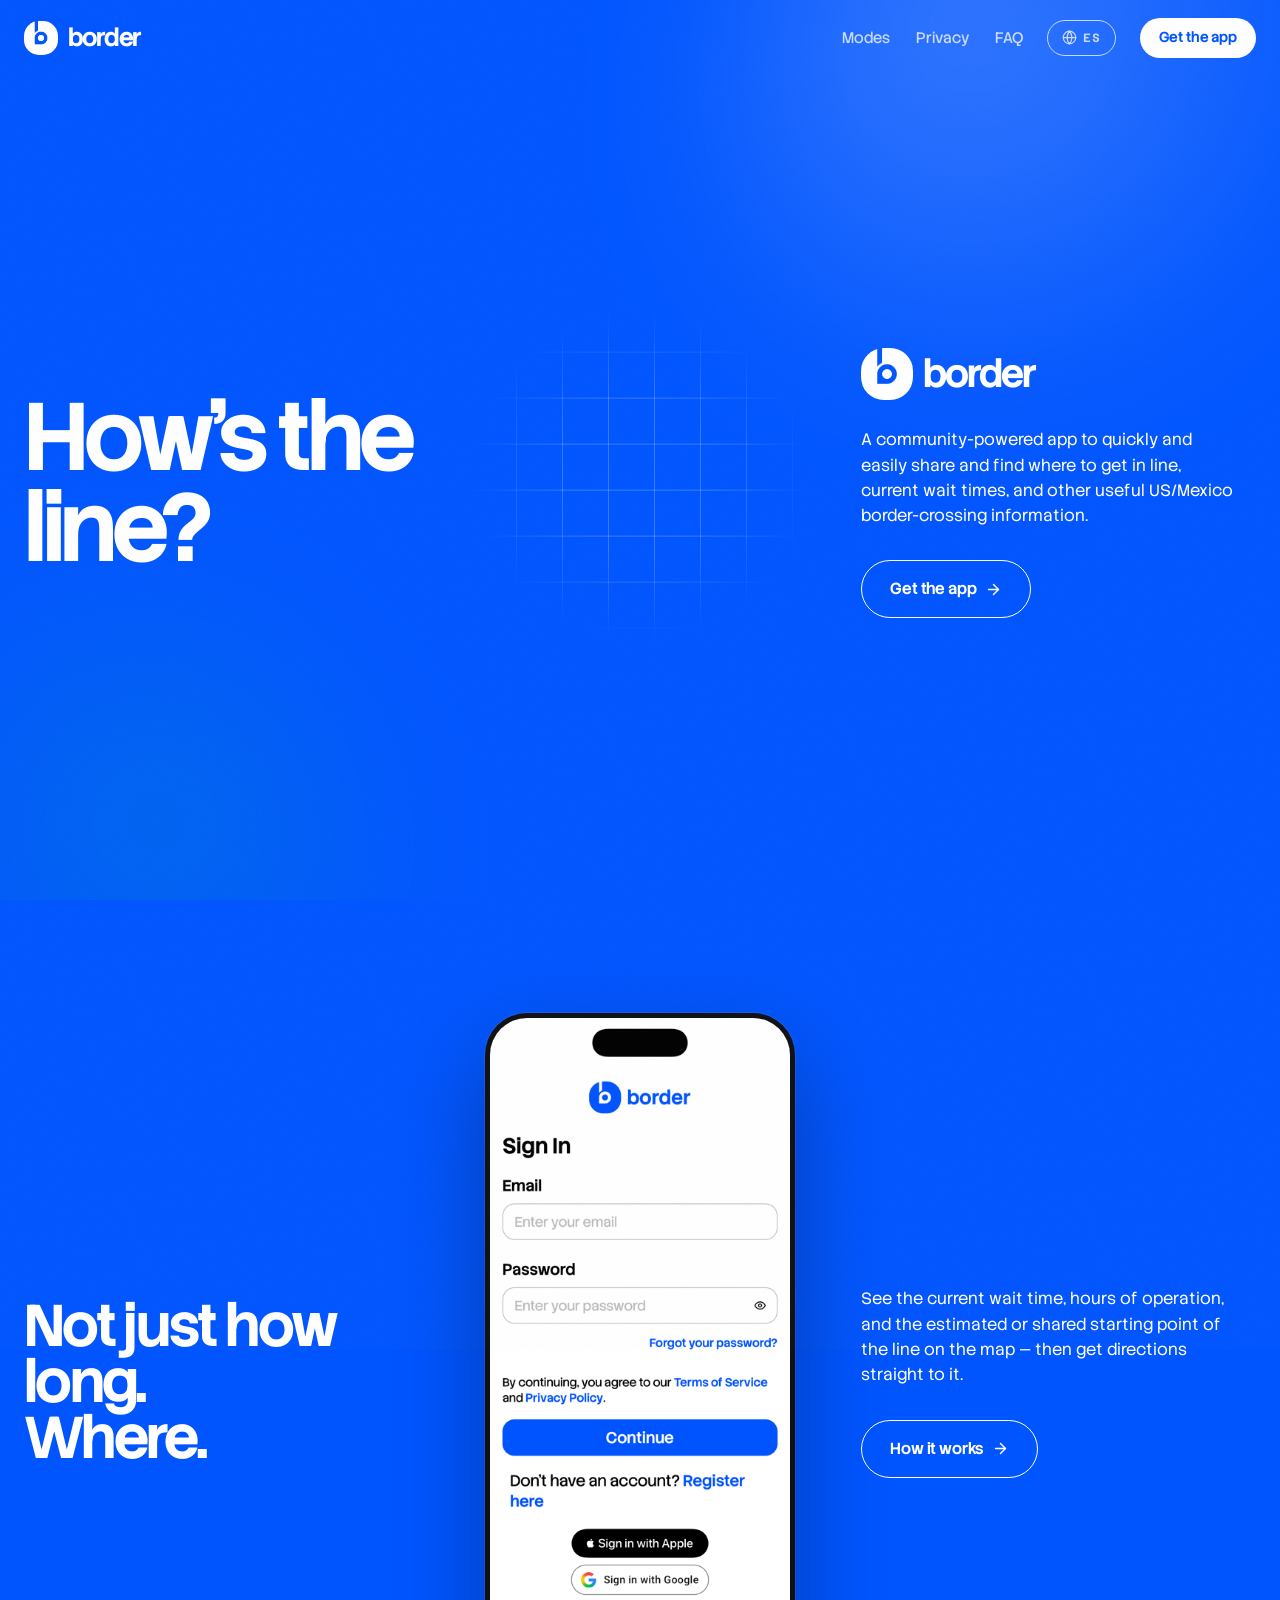
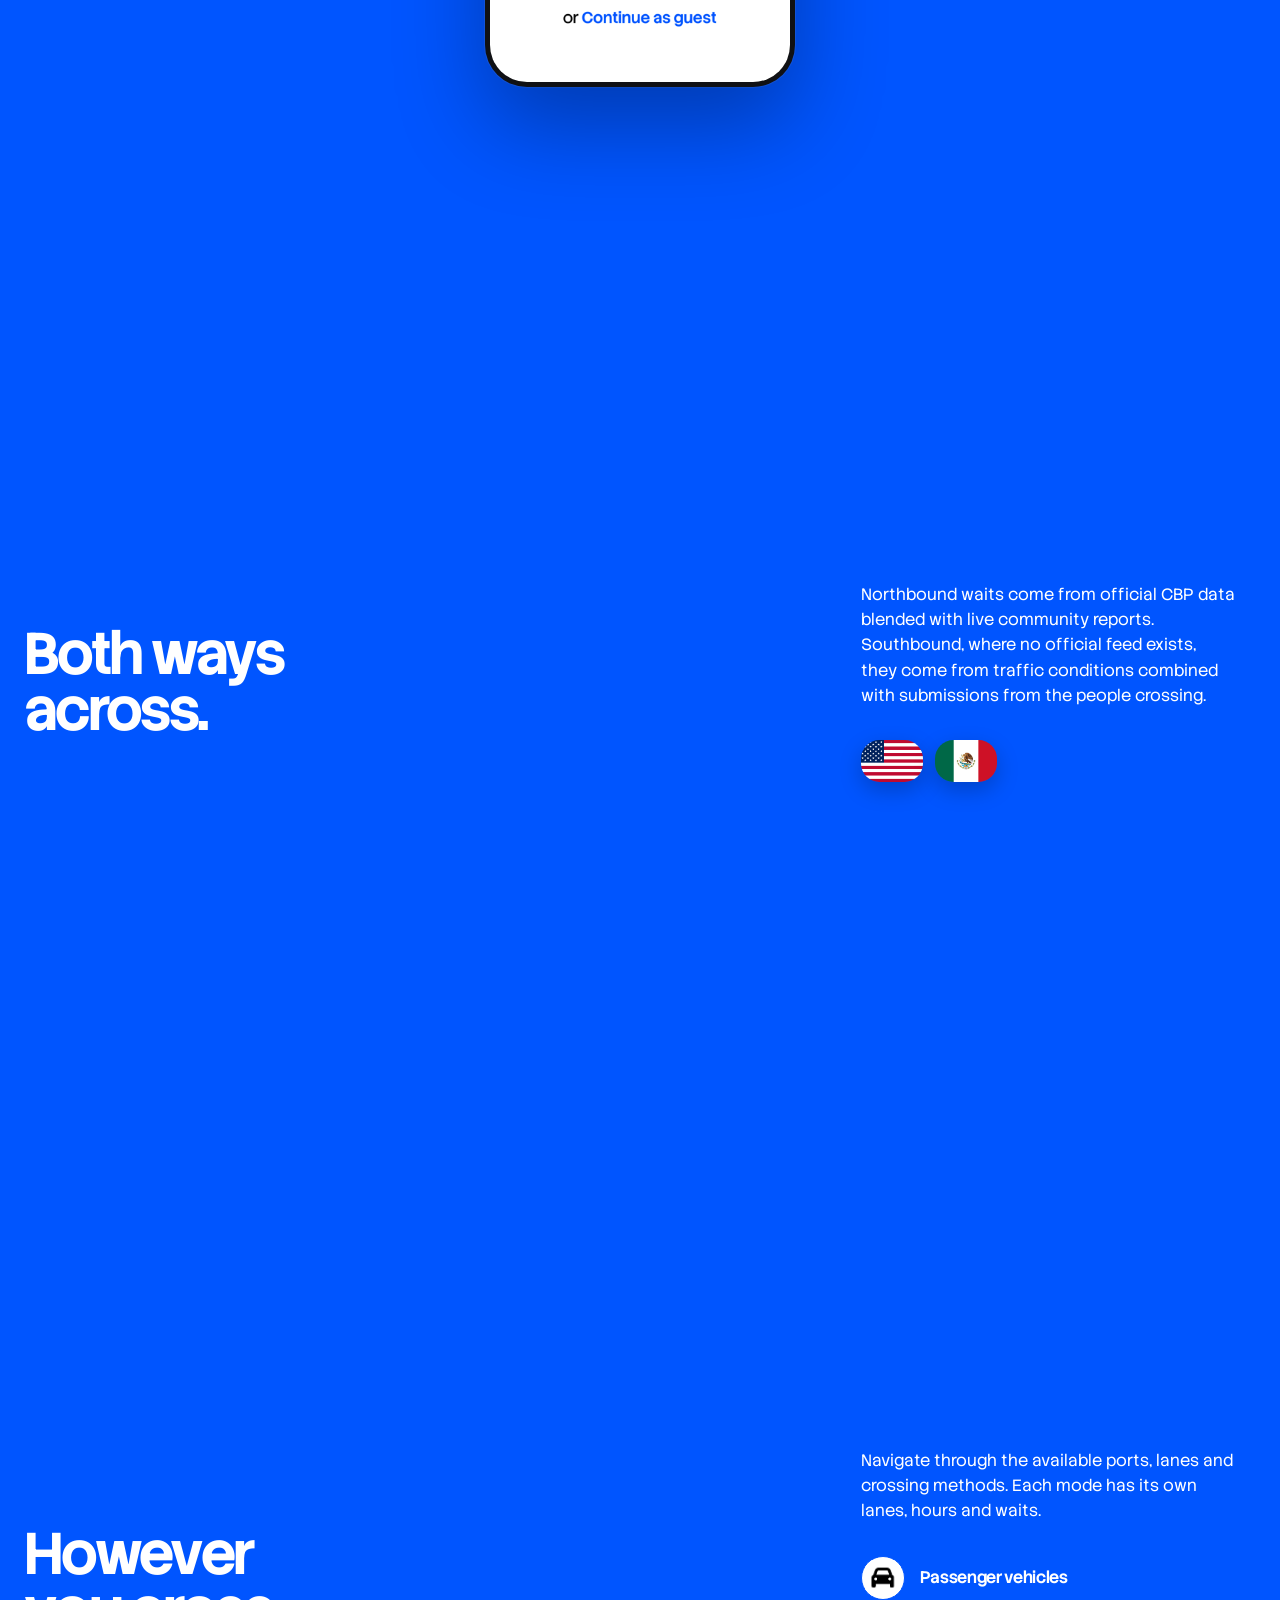
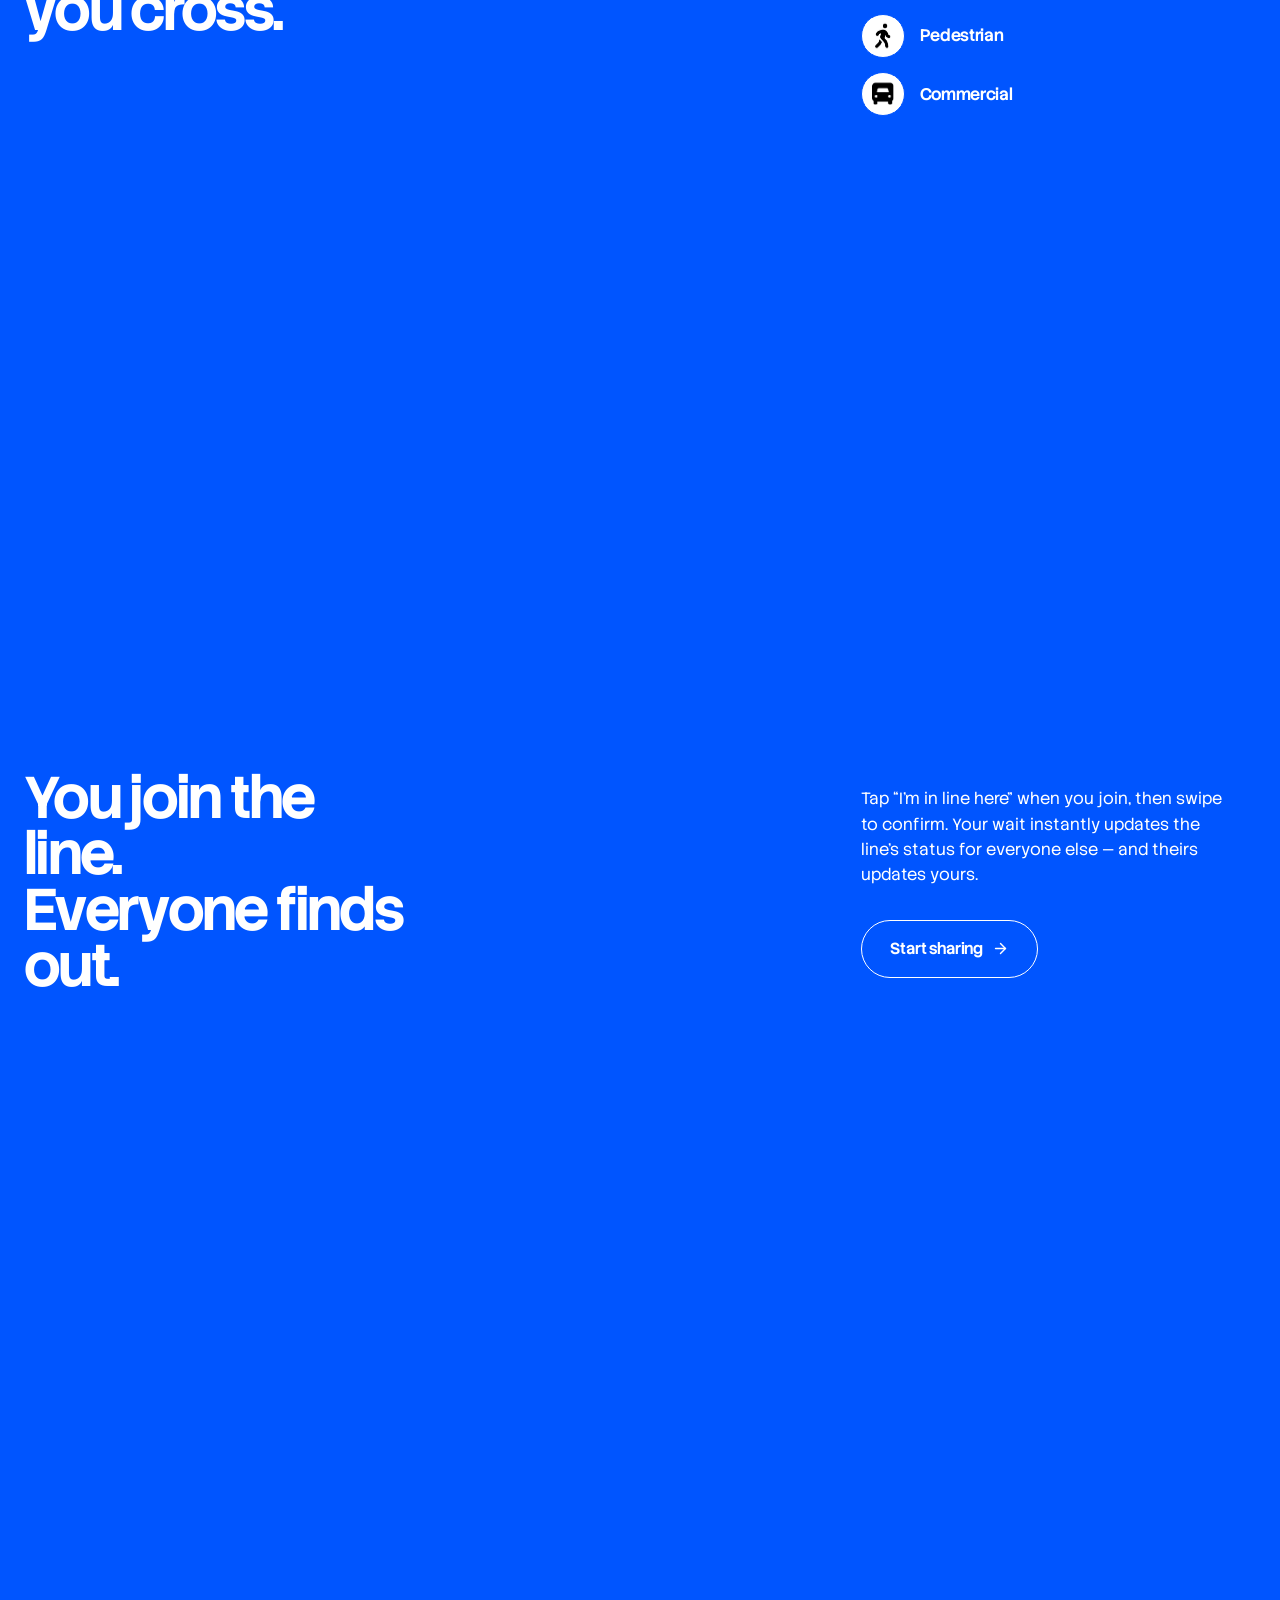
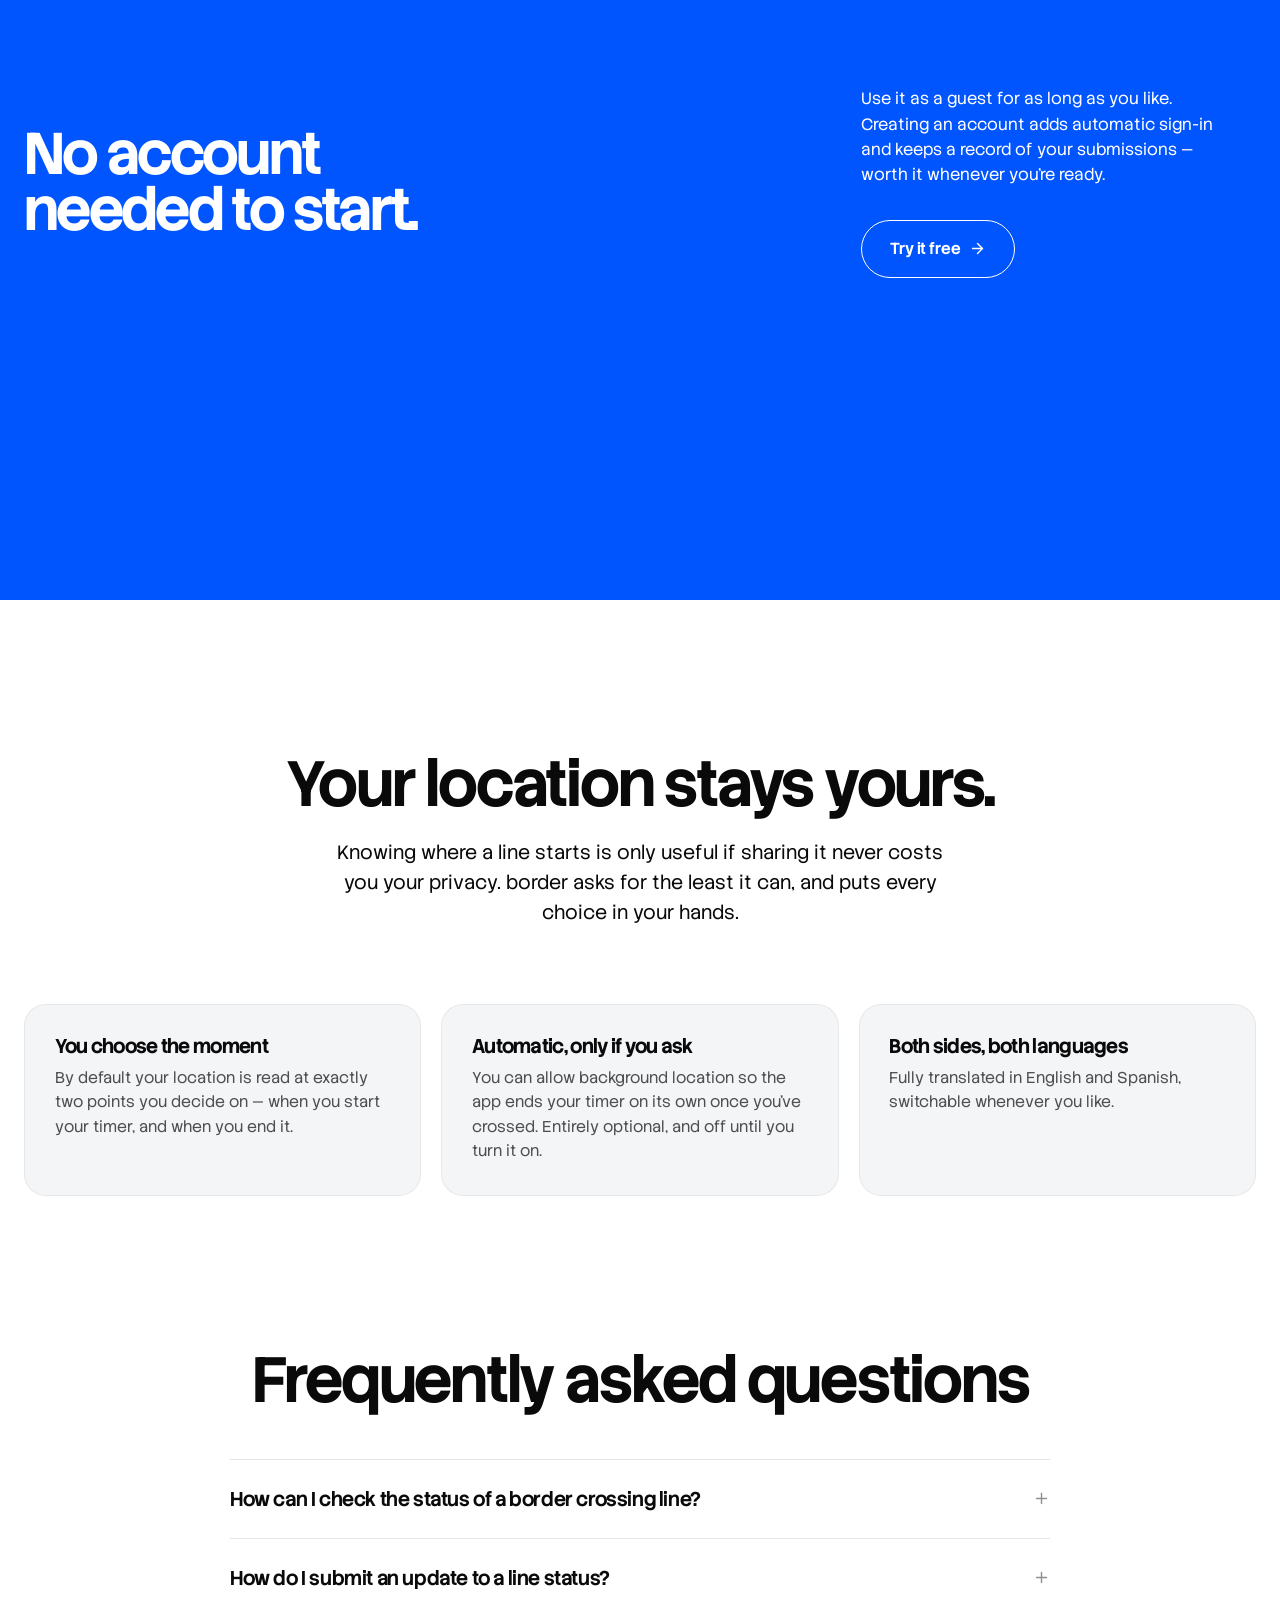
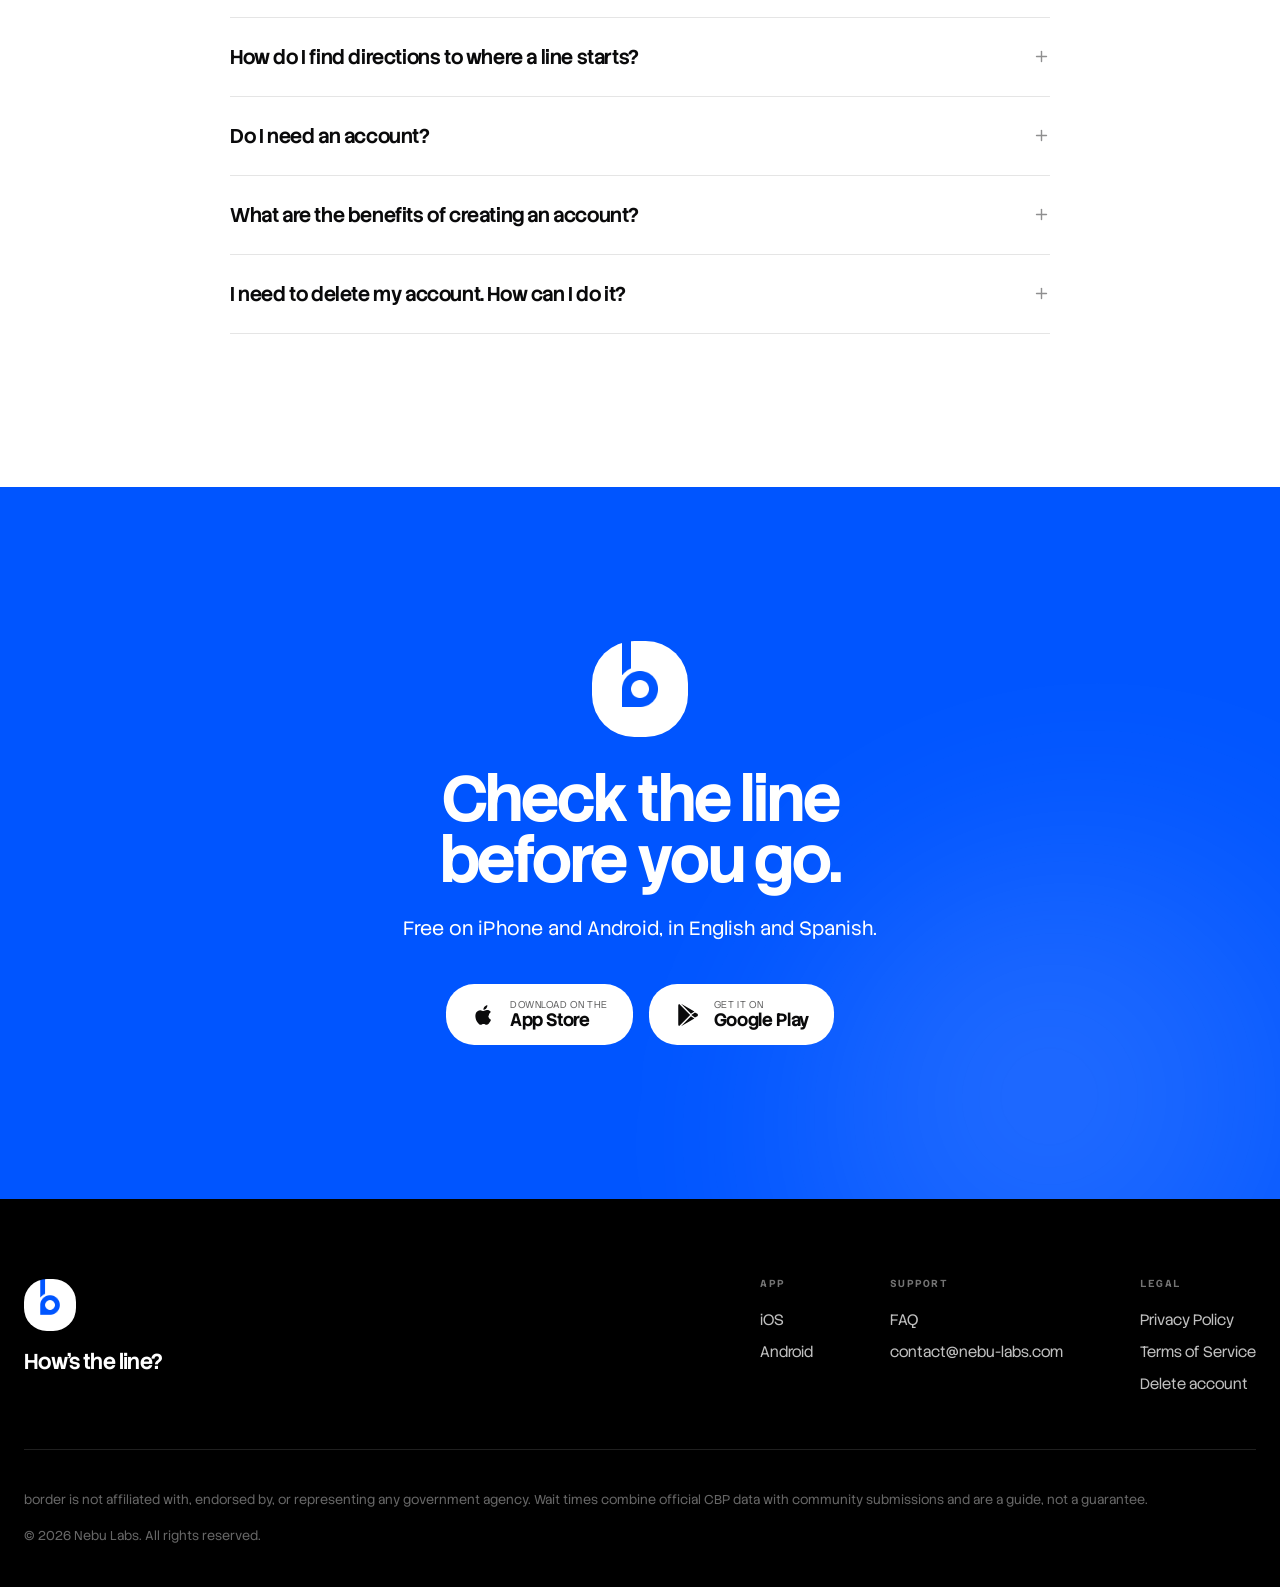
==== commit 8564c029: "Add Terms of Service link to the footer legal section" ====
--- a/index.html
+++ b/index.html
@@ -450,6 +450,7 @@
       <div>
         <h4 data-i18n="footer.legal-h">Legal</h4>
         <a href="https://nebu-labs.com/border/privacy" target="_blank" rel="noopener" data-i18n="footer.privacy">Privacy Policy</a>
+        <a href="https://nebu-labs.com/border/terms" target="_blank" rel="noopener" data-i18n="footer.terms">Terms of Service</a>
         <a href="https://nebu-labs.com/border/delete" target="_blank" rel="noopener" data-i18n="footer.delete">Delete account</a>
       </div>
     </nav>
